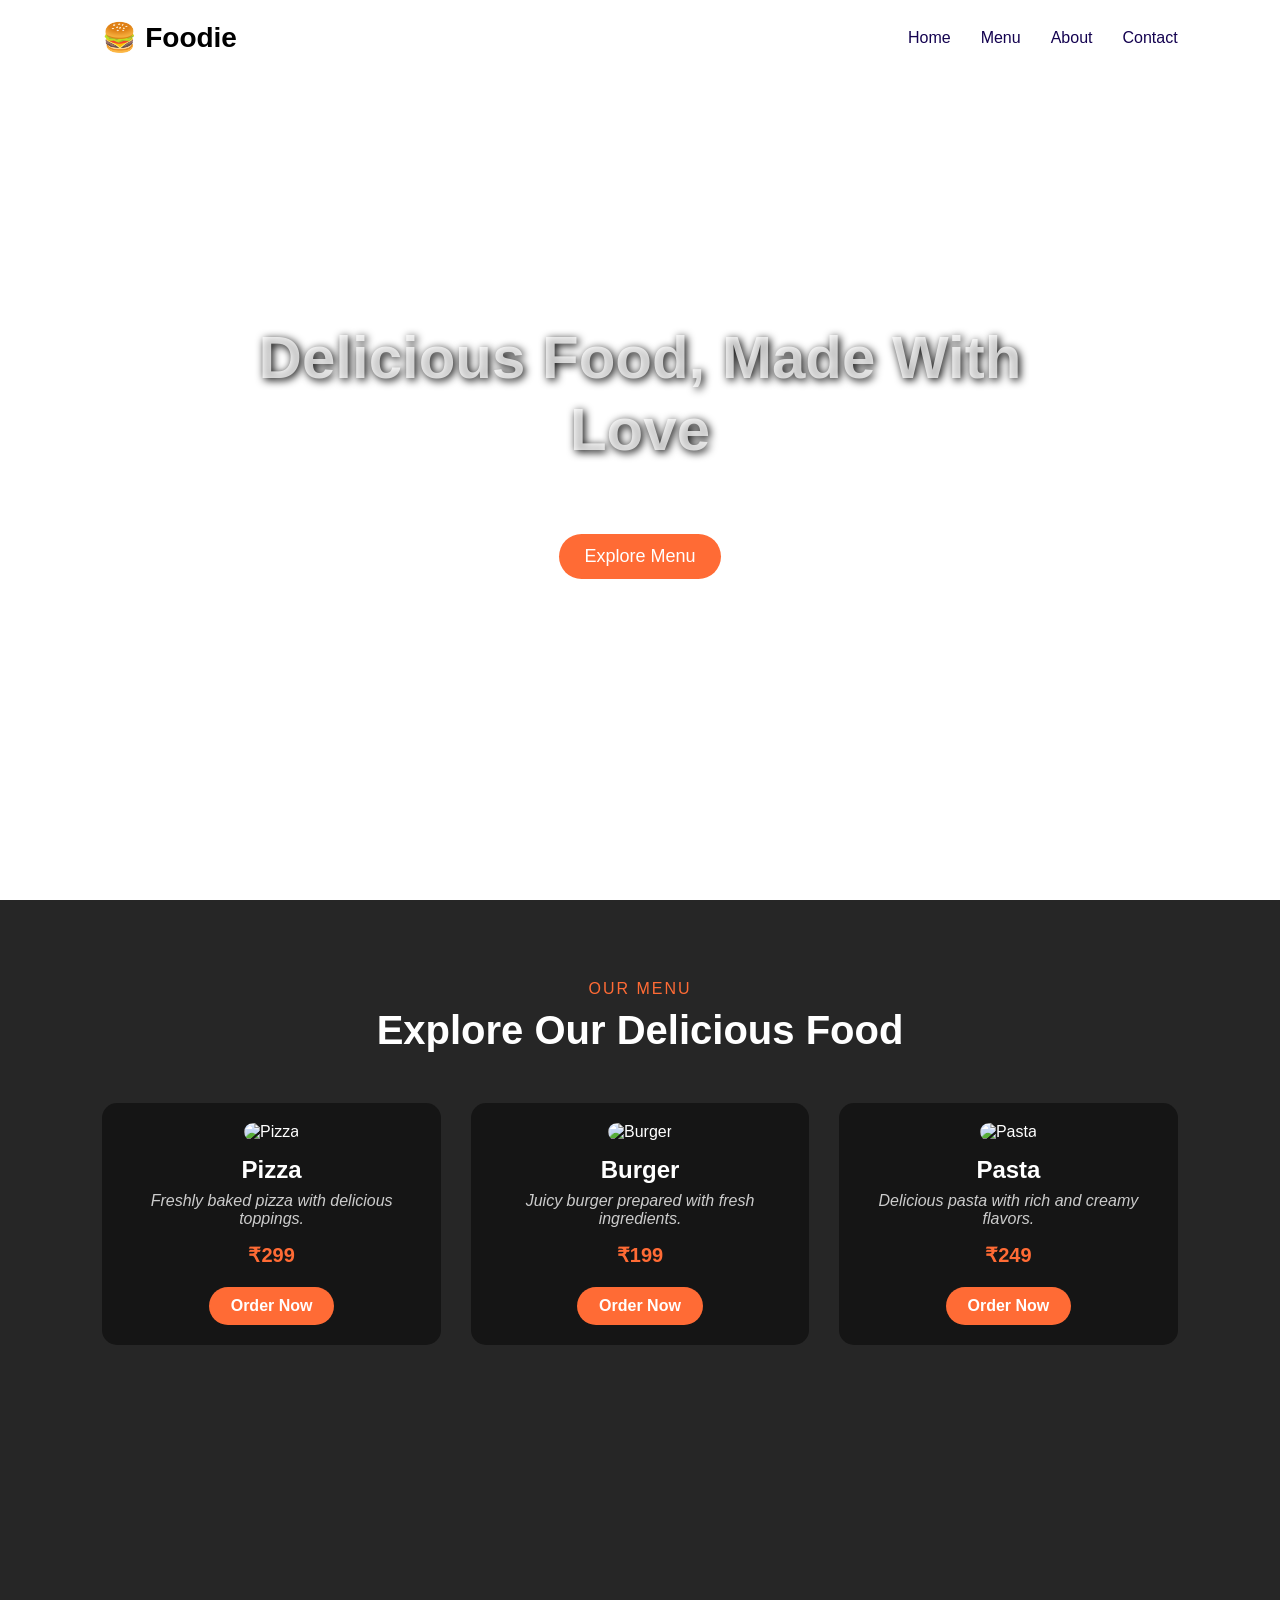
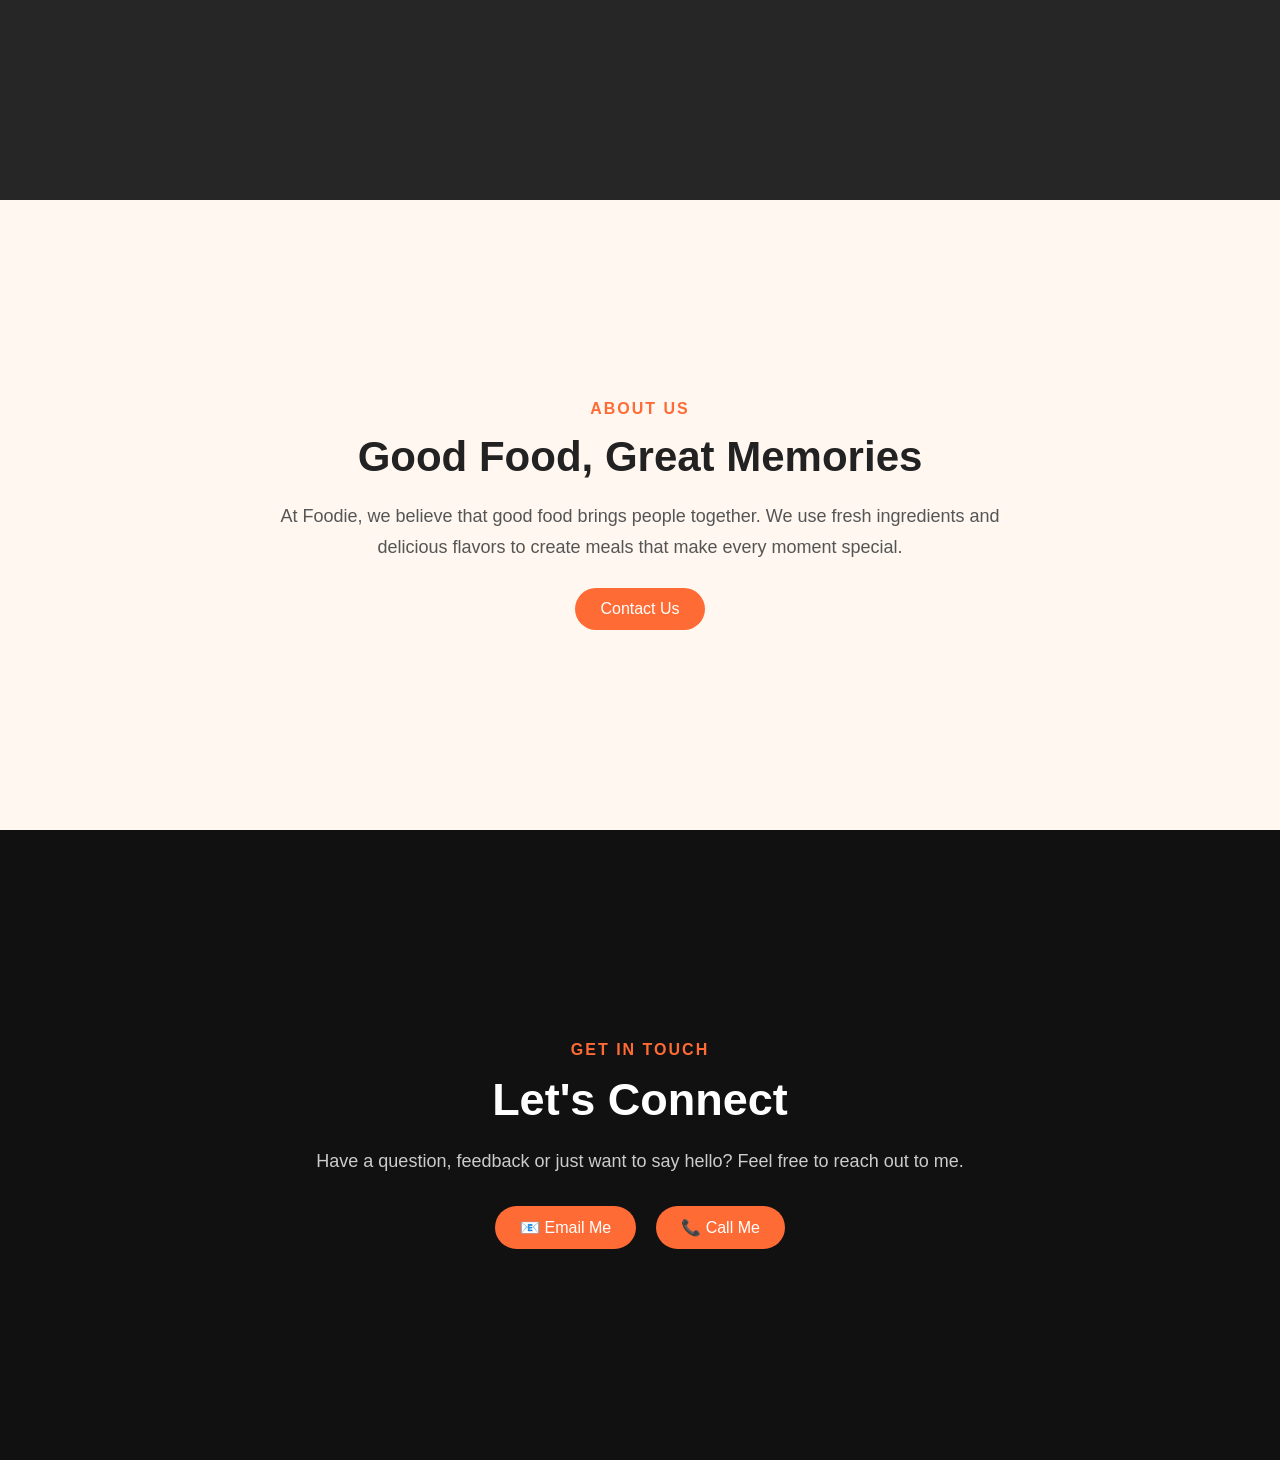
==== index.html @ a6d63e53 "Refactor index.html and link to style.css Updated the HTML structure and linked to the new styleshee" ====
<!doctype html>
<html lang="en">
  <head>
    <meta charset="UTF-8" />
    <meta name="viewport" content="width=device-width, initial-scale=1.0" />
    <title>Document</title>
    <link rel="stylesheet" href="style.css" />
  </head>
  <body>
    <section id="home" class="hero">
      <video class="background-video" autoplay muted loop>
        <source src="5897416-uhd_3840_2160_25fps.mp4" type="video/mp4" />
      </video>

      <header class="navbar">
        <div class="logo">🍔 Foodie</div>

        <nav>
          <ul>
            <li><a href="#home">Home</a></li>
            <li><a href="#menu">Menu</a></li>
            <li><a href="#about">About</a></li>
            <li><a href="#contact">Contact</a></li>
          </ul>
        </nav>
      </header>

      <div class="hero-text">
        <h1>Delicious Food, Made With Love</h1>

        <p>
          Fresh ingredients, delicious flavors and unforgettable experiences.
        </p>

        <a href="#menu" class="menu-btn">Explore Menu</a>
      </div>
    </section>
    <section id="menu" class="menu-section">
      <div class="section-title">
        <p>OUR MENU</p>
        <h2>Explore Our Delicious Food</h2>
      </div>

      <div class="menu-container">
        <div class="food-card">
          <img src="pizza.jpg" alt="Pizza" />
          <h3>Pizza</h3>
          <p>Freshly baked pizza with delicious toppings.</p>
          <span>₹299</span>
          <a href="#" class="order-btn">Order Now</a>
        </div>

        <div class="food-card">
          <img src="burger.jpg" alt="Burger" />
          <h3>Burger</h3>
          <p>Juicy burger prepared with fresh ingredients.</p>
          <span>₹199</span>
          <a href="#" class="order-btn">Order Now</a>
        </div>

        <div class="food-card">
          <img src="pasta.jpg" alt="Pasta" />
          <h3>Pasta</h3>
          <p>Delicious pasta with rich and creamy flavors.</p>
          <span>₹249</span>
          <a href="#" class="order-btn">Order Now</a>
        </div>
      </div>
    </section>
    <section id="about" class="about-section">
      <div class="about-content">
        <p class="section-subtitle">ABOUT US</p>

        <h2>Good Food, Great Memories</h2>

        <p>
          At Foodie, we believe that good food brings people together. We use
          fresh ingredients and delicious flavors to create meals that make
          every moment special.
        </p>

        <a href="#contact" class="about-btn">Contact Us</a>
      </div>
    </section>
    <section id="contact" class="contact-section">
      <div class="contact-content">
        <p class="section-subtitle">GET IN TOUCH</p>

        <h2>Let's Connect</h2>

        <p>
          Have a question, feedback or just want to say hello? Feel free to
          reach out to me.
        </p>

        <div class="contact-links">
          <a href="mailto:keerthigorentla@gmail.com"> 📧 Email Me </a>

          <a href="tel:+919008765654"> 📞 Call Me </a>
        </div>
      </div>
    </section>
  </body>
</html>
---- style.css ----
* {
  margin: 0;
  padding: 0;
  box-sizing: border-box;
}
html {
  scroll-behavior: smooth;
}
body {
  margin: 0;
  font-family: "Google Sans", Arial, sans-serif;
}
.background-video {
  position: absolute;
  top: 0;
  left: 0;

  width: 100%;
  height: 100%;

  object-fit: cover;
  z-index: 0;
}

.navbar {
  position: absolute;
  top: 0;
  left: 0;

  width: 100%;
  height: 75px;

  display: flex;
  align-items: center;
  justify-content: space-between;

  padding: 0 8%;

  z-index: 2;
}
.logo {
  font-size: 28px;
  font-weight: bold;
}

.navbar ul {
  display: flex;
  gap: 30px;
  list-style: none;
}
.navbar a {
  text-decoration: none;
  color: #140350;
  transition: 0.3s;
}

.navbar a:hover {
  color: #ab0795;
}
.hero {
  position: relative;
  min-height: 100vh;
  display: flex;
  justify-content: center;
  align-items: center;
  text-align: center;
  padding: 20px;
  overflow: hidden;
}

.hero-text {
  position: relative;
  z-index: 1;
  max-width: 800px;
}

.hero-text h1 {
  font-size: 60px;
  color: rgba(255, 255, 255, 0.727);
  line-height: 1.2;
  text-shadow: 2px 2px 8px black;
}
.hero-text p {
  font-style: italic;
  font-weight: 300;
  color: white;
  font-size: 20px;
  margin-top: 20px;
}
.short-description {
  color: white;
  font-size: 18px;
  margin-top: 20px;
}
.menu-btn {
  display: inline-block;
  margin-top: 25px;
  padding: 12px 25px;

  background: #ff6b35;
  color: white;

  text-decoration: none;
  border-radius: 25px;

  font-size: 18px;
  transition: 0.3s;
}

.menu-btn:hover {
  background: #ad3509;
  transform: translateY(-3px);
}
.menu-section {
  min-height: 100vh;
  padding: 80px 8%;
  background: rgba(0, 0, 0, 0.85);
  color: white;
}

.section-title {
  text-align: center;
  margin-bottom: 50px;
}

.section-title p {
  color: #ff6b35;
  font-size: 16px;
  letter-spacing: 2px;
}

.section-title h2 {
  font-size: 40px;
  margin-top: 10px;
}

.menu-container {
  display: grid;
  grid-template-columns: repeat(3, 1fr);
  gap: 30px;
}

.food-card {
  background: #151515;
  padding: 20px;
  border-radius: 15px;
  text-align: center;
  transition: 0.3s;
}

.food-card:hover {
  transform: translateY(-8px);
}

.food-card img {
  width: 100%;
  height: 220px;
  object-fit: cover;
  border-radius: 12px;
}

.food-card h3 {
  font-size: 24px;
  margin: 15px 0 8px;
}

.food-card p {
  color: #ccc;
  font-style: italic;
}

.food-card span {
  display: block;
  margin-top: 15px;
  font-size: 20px;
  font-weight: bold;
  color: #ff6b35;
}
.order-btn {
  display: inline-block;
  margin-top: 20px;
  padding: 10px 22px;
  background: #ff6b35;
  color: white;
  text-decoration: none;
  border-radius: 25px;
  font-size: 16px;
  font-weight: bold;
  transition: 0.3s;
}

.order-btn:hover {
  background: #ad3509;
  transform: translateY(-3px);
}
.about-section {
  min-height: 70vh;
  padding: 100px 10%;

  display: flex;
  justify-content: center;
  align-items: center;

  background: #fff7f0;
  color: #222;
}

.about-content {
  max-width: 750px;
  text-align: center;
}

.section-subtitle {
  color: #ff6b35;
  font-size: 16px;
  font-weight: bold;
  letter-spacing: 2px;
}

.about-content h2 {
  font-size: 42px;
  margin: 15px 0 20px;
}

.about-content > p:not(.section-subtitle) {
  color: #555;
  font-size: 18px;
  line-height: 1.7;
}

.about-btn {
  display: inline-block;
  margin-top: 25px;
  padding: 12px 25px;

  background: #ff6b35;
  color: white;

  text-decoration: none;
  border-radius: 25px;

  transition: 0.3s;
}

.about-btn:hover {
  background: #ad3509;
  transform: translateY(-3px);
}
.contact-section {
  min-height: 70vh;
  padding: 100px 10%;

  display: flex;
  justify-content: center;
  align-items: center;

  background: #111;
  color: white;

  text-align: center;
}

.contact-content {
  max-width: 700px;
}

.contact-content h2 {
  font-size: 45px;
  margin: 15px 0 20px;
}

.contact-content > p:not(.section-subtitle) {
  color: #ccc;
  font-size: 18px;
  line-height: 1.7;
}

.contact-links {
  display: flex;
  justify-content: center;
  gap: 20px;
  margin-top: 30px;
}

.contact-links a {
  padding: 12px 25px;

  background: #ff6b35;
  color: white;

  text-decoration: none;
  border-radius: 25px;

  transition: 0.3s;
}

.contact-links a:hover {
  background: #ad3509;
  transform: translateY(-3px);
}
@media (max-width: 768px) {
  .navbar {
    padding: 0 5%;
  }

  .navbar ul {
    gap: 10px;
  }

  .hero-text h1 {
    font-size: 40px;
  }

  .menu-container {
    grid-template-columns: 1fr;
  }

  .contact-links {
    flex-direction: column;
    align-items: center;
  }
}
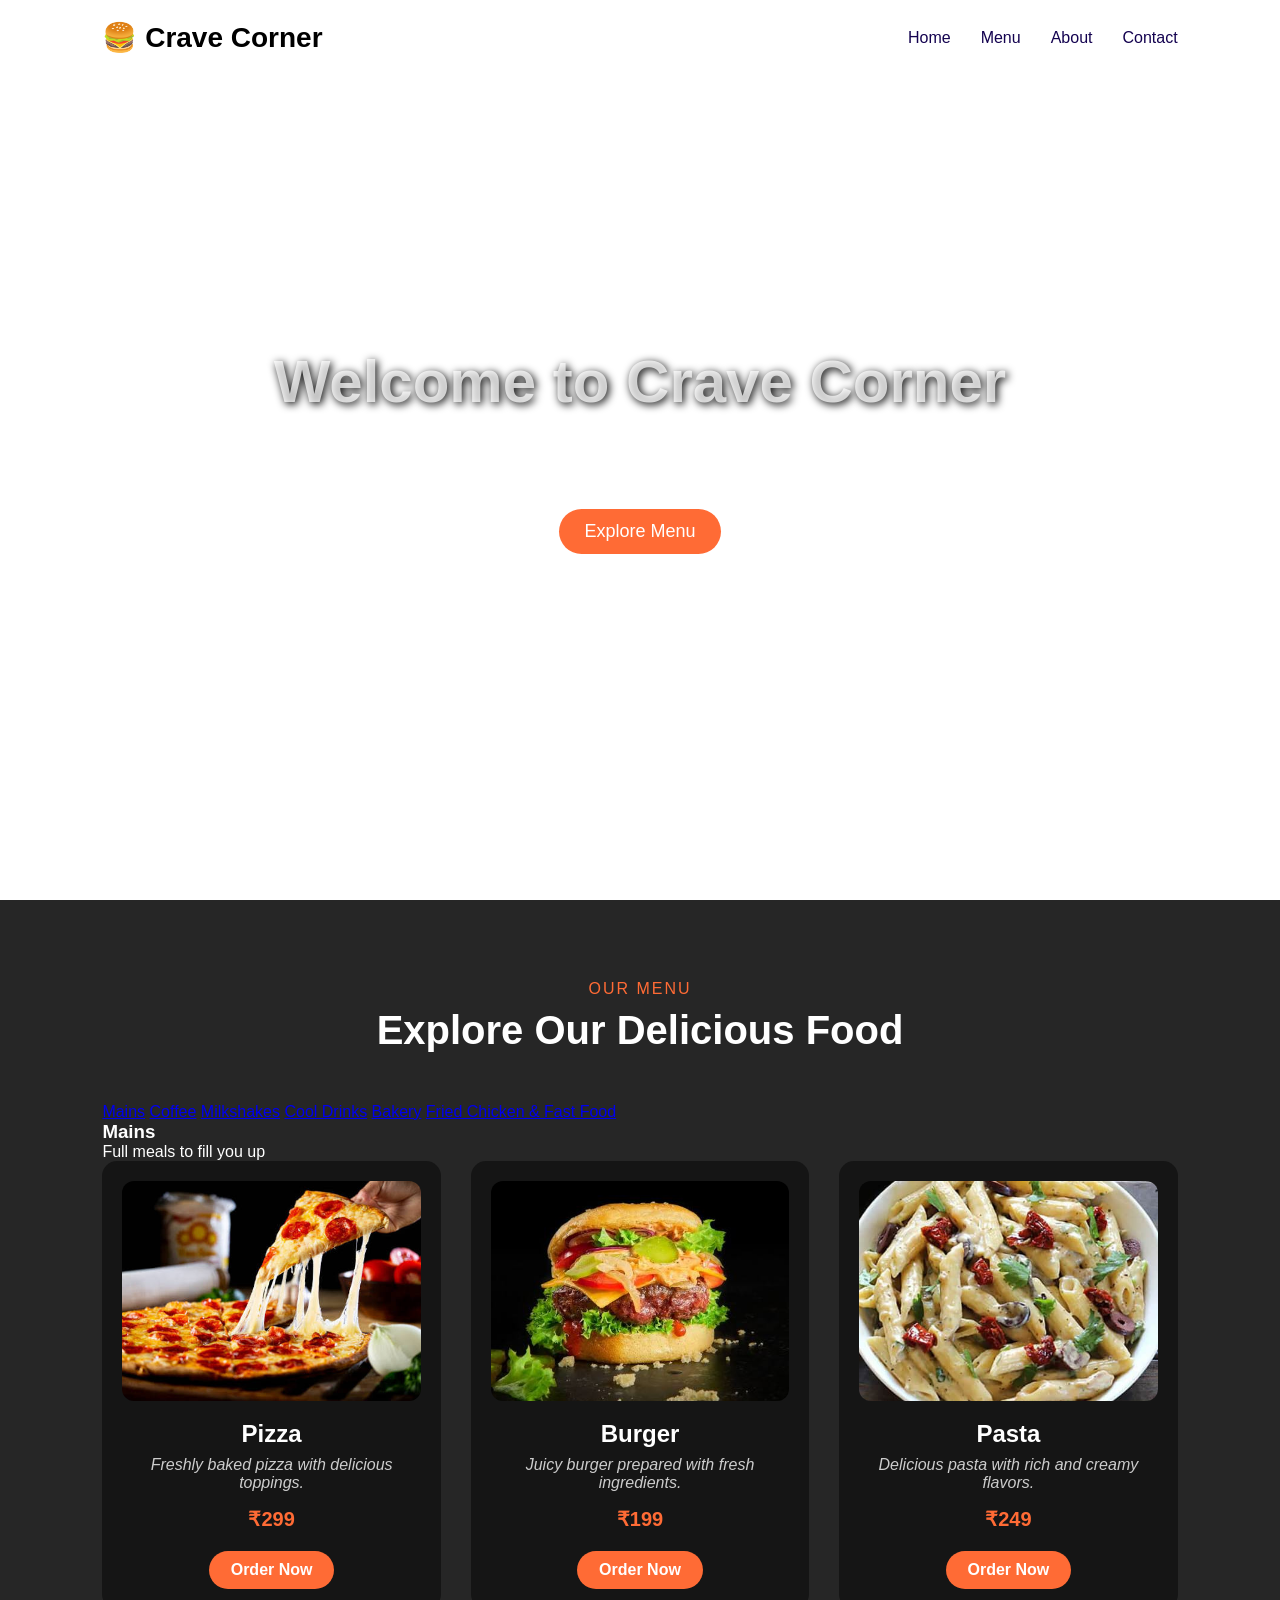
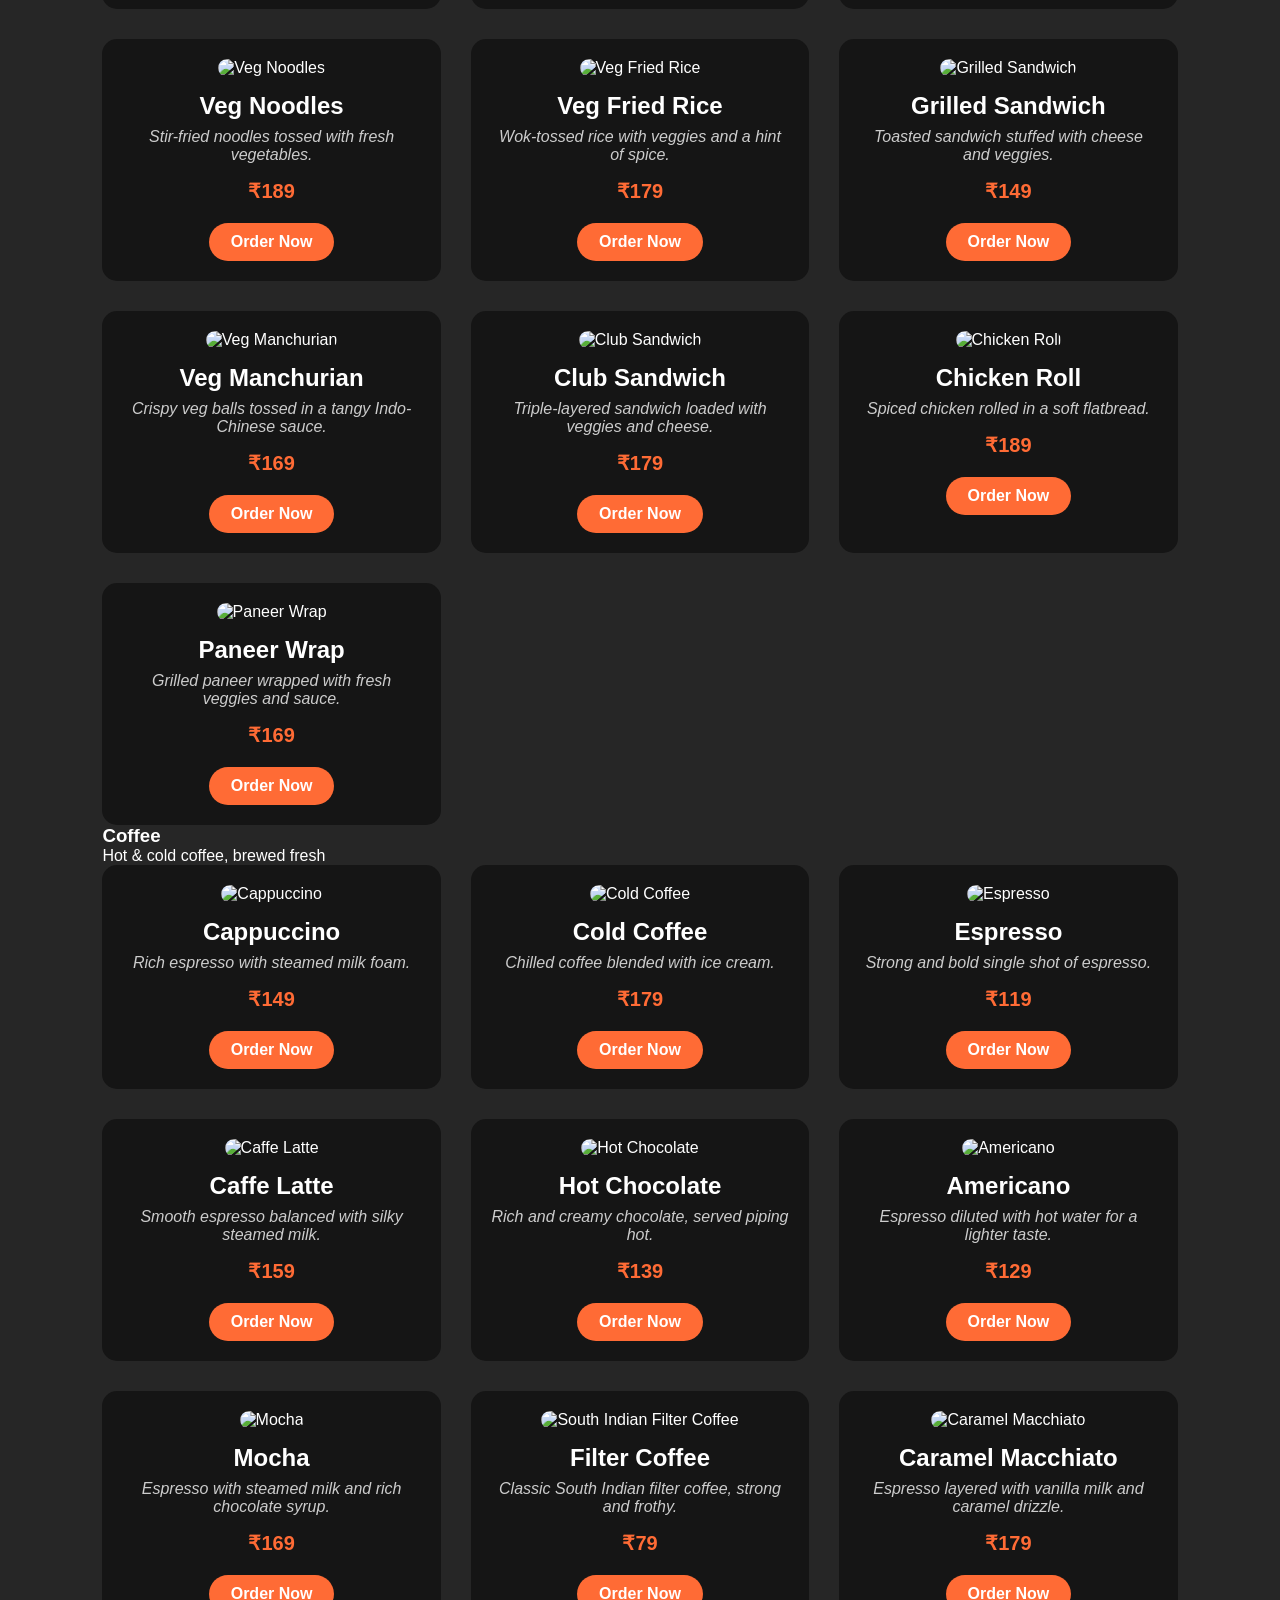
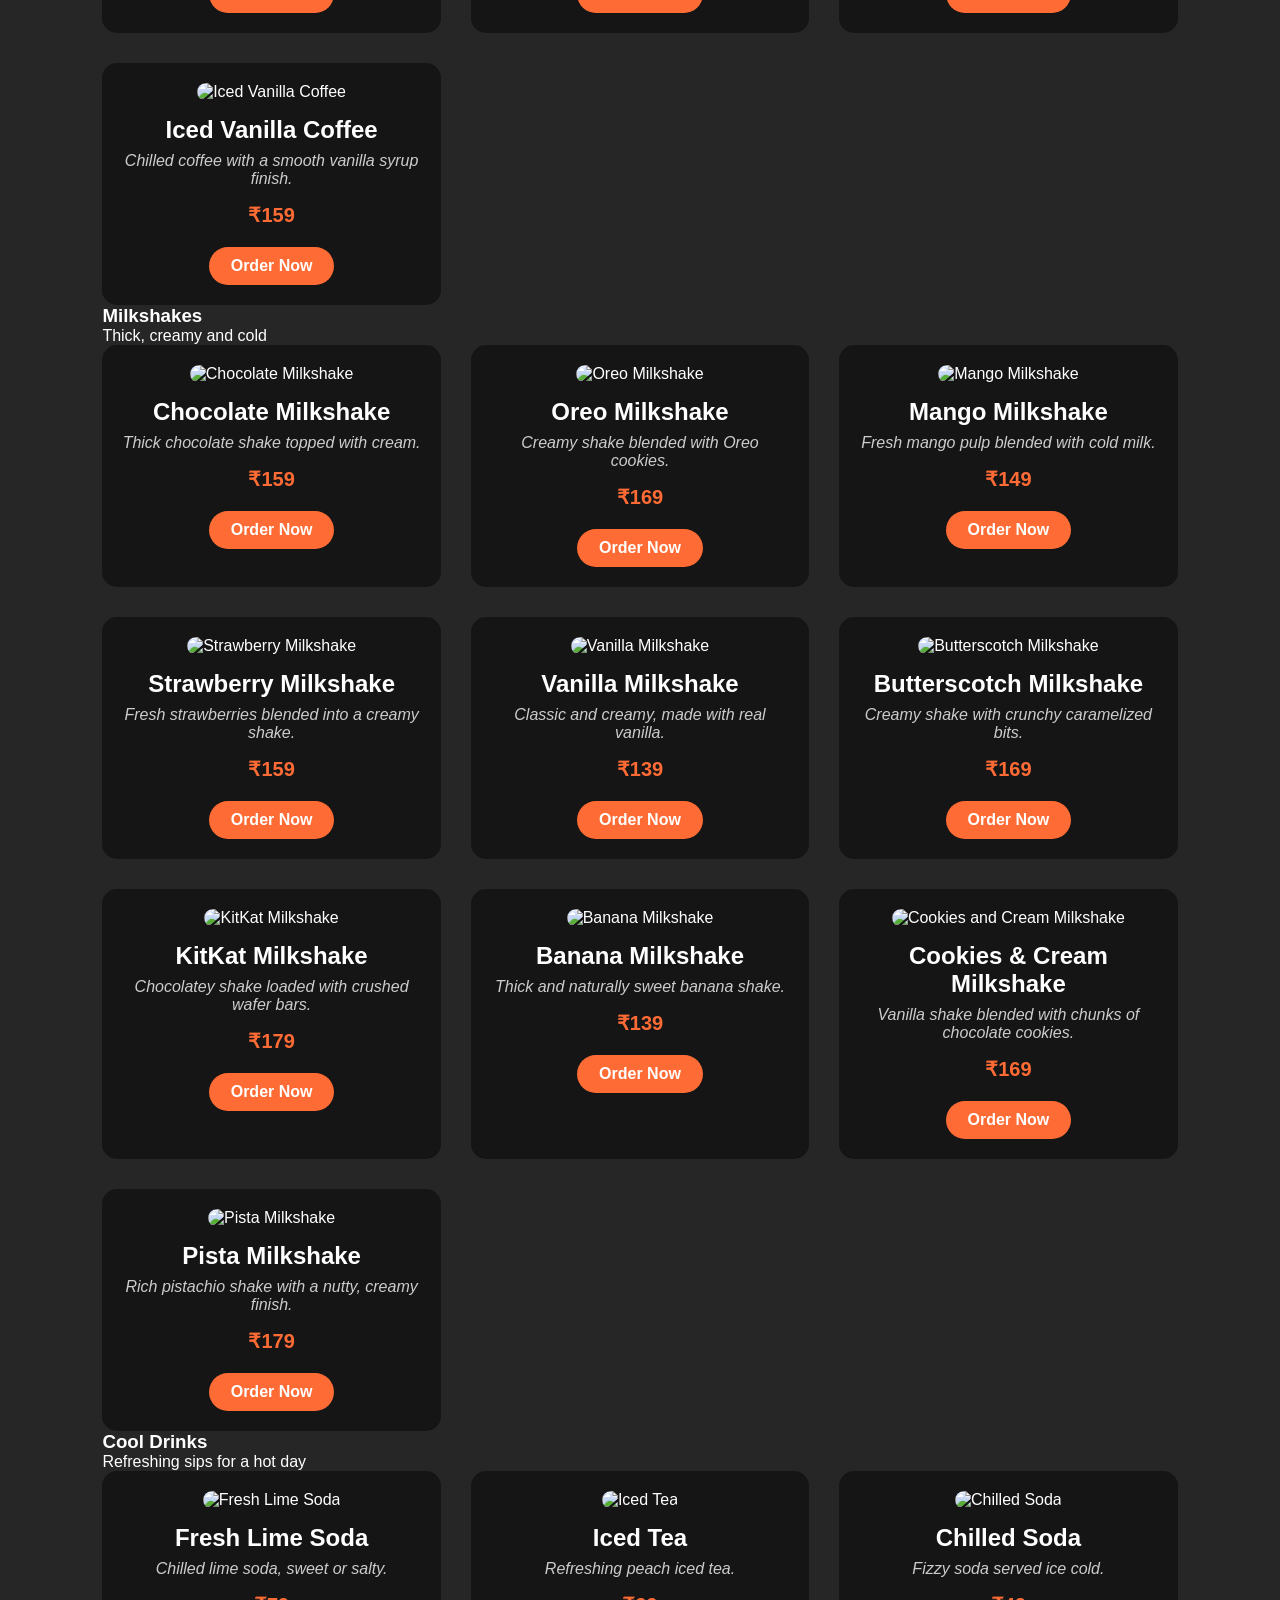
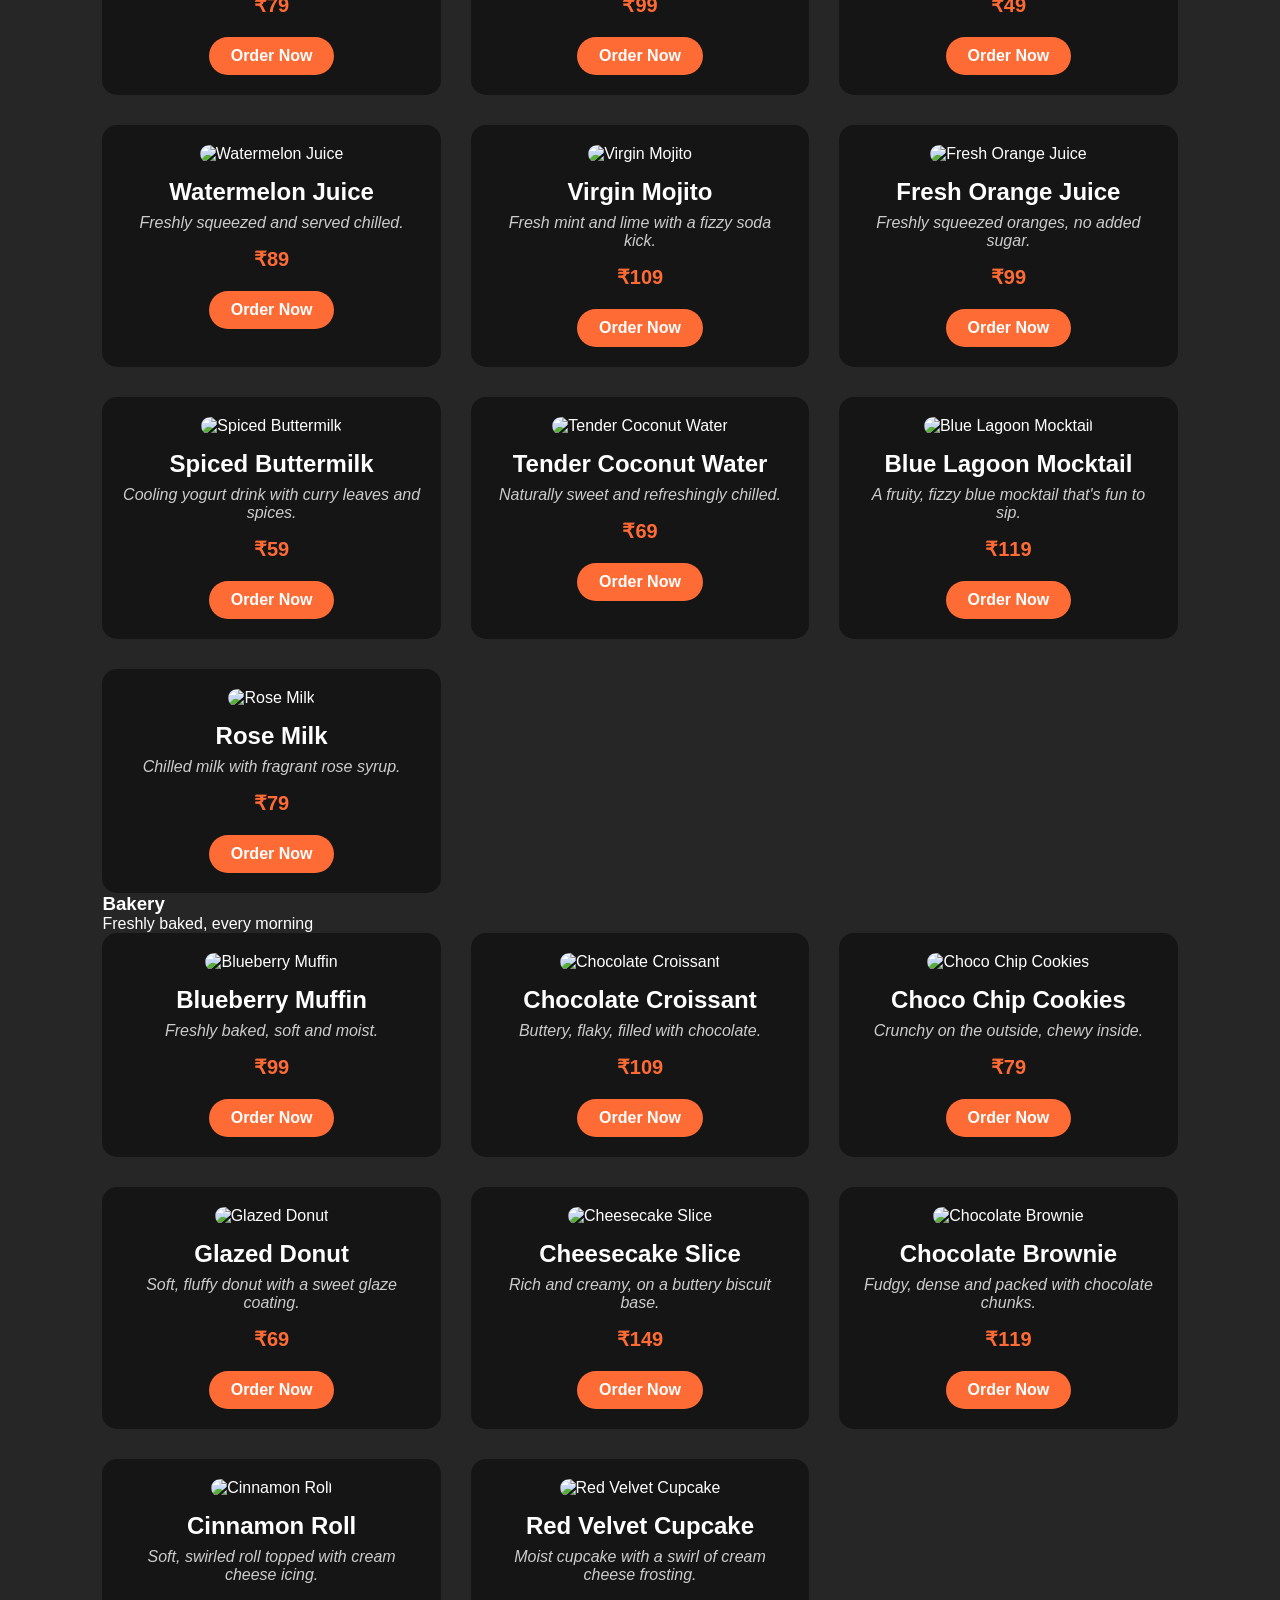
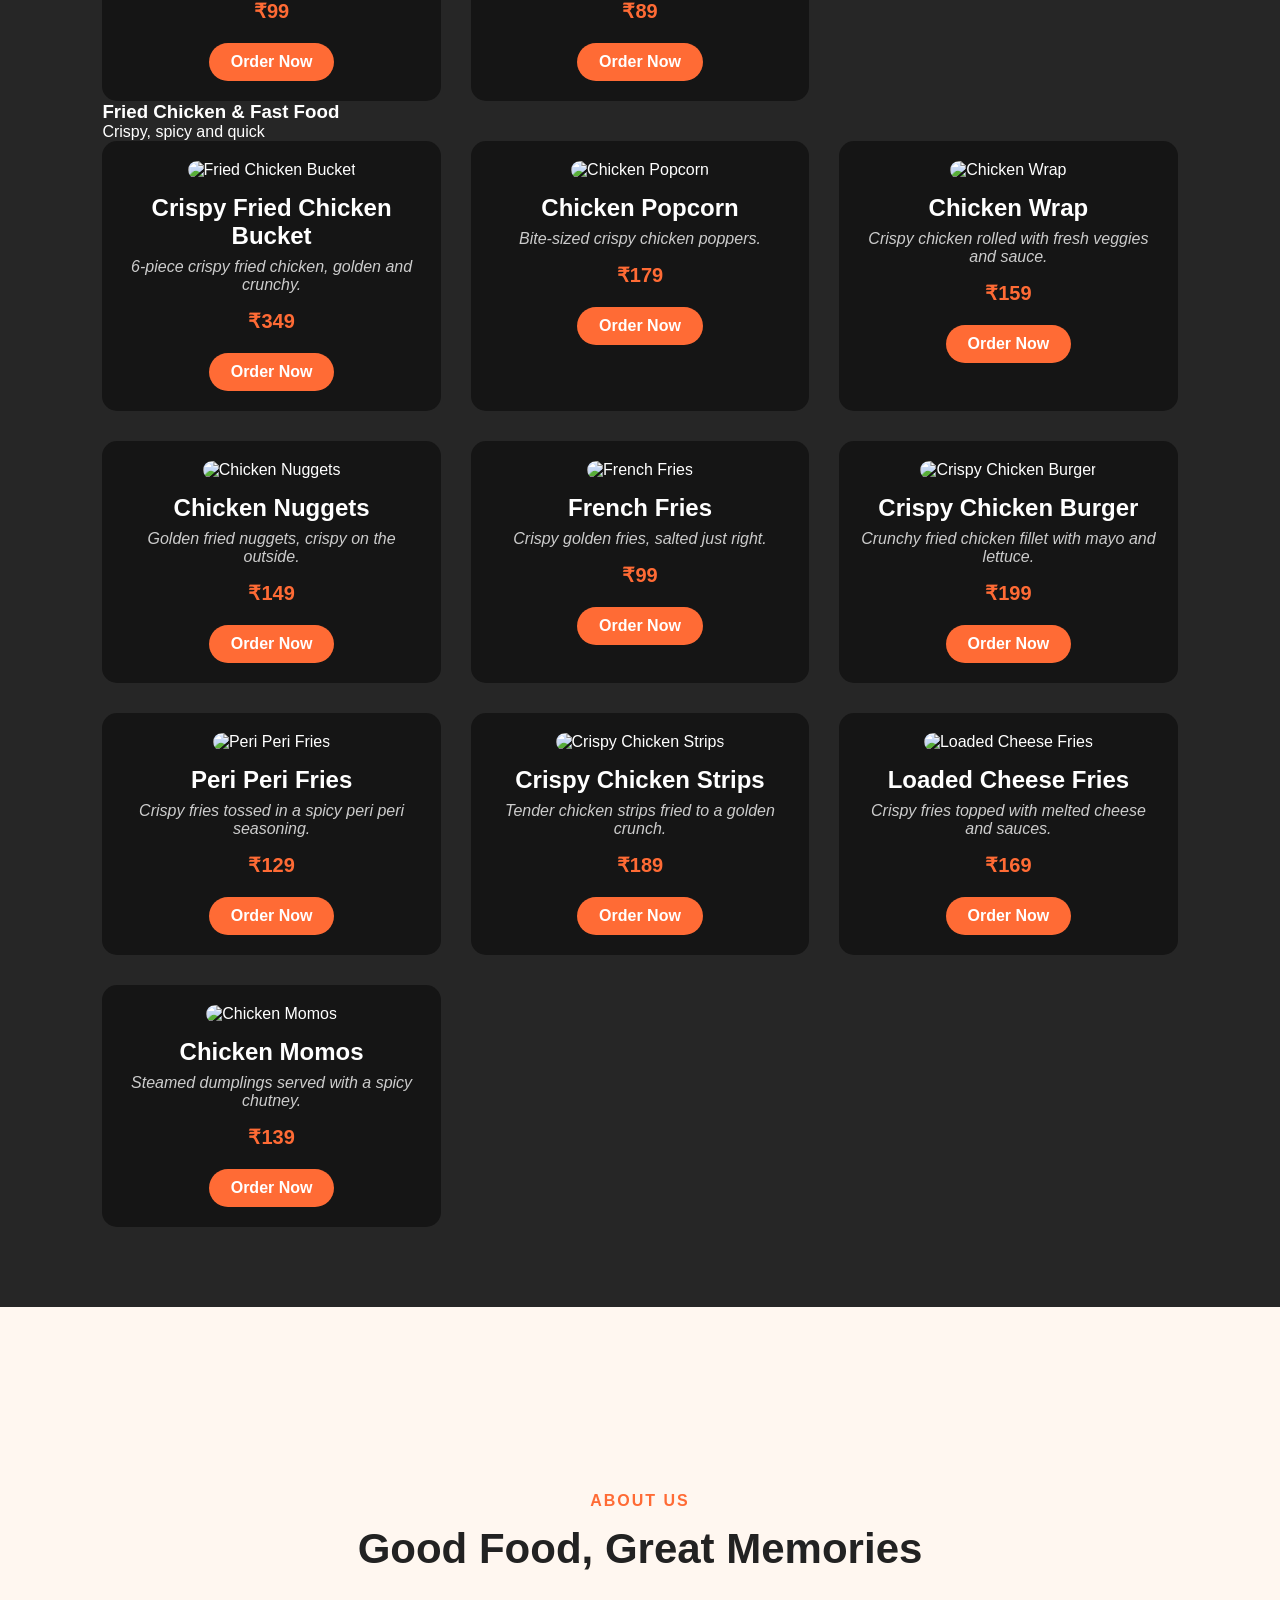
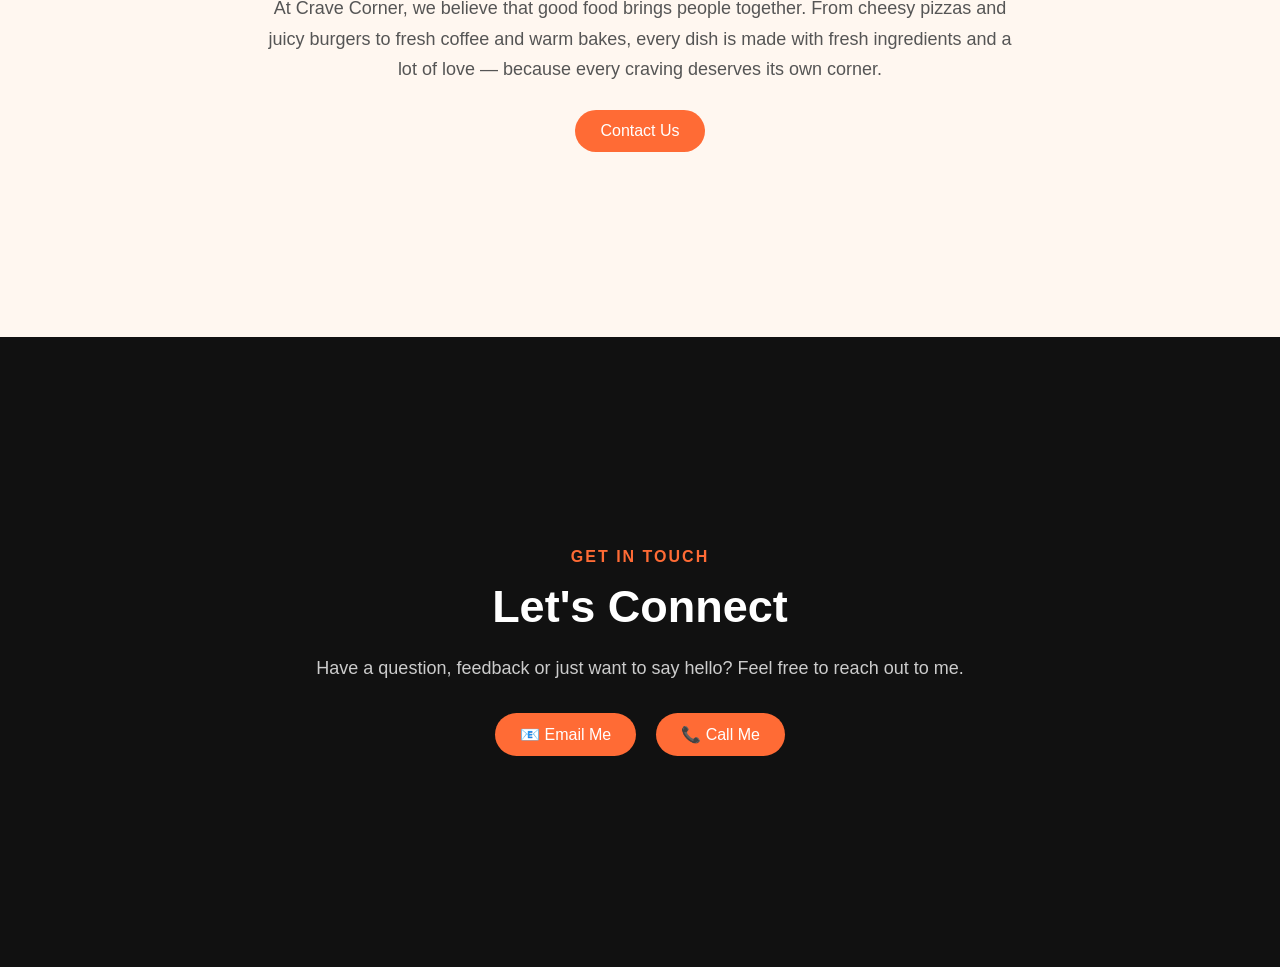
==== commit 1348c544: "Update fmt.Println message from 'Hello' to 'Goodbye'" ====
--- a/index.html
+++ b/index.html
@@ -3,70 +3,997 @@
   <head>
     <meta charset="UTF-8" />
     <meta name="viewport" content="width=device-width, initial-scale=1.0" />
-    <title>Document</title>
-    <link rel="stylesheet" href="style.css" />
+
+    <title>Crave Corner</title>
+
+    <link rel="stylesheet" href="foodie.css" />
   </head>
+
   <body>
+    <!-- ==================== HOME ==================== -->
+
     <section id="home" class="hero">
-      <video class="background-video" autoplay muted loop>
-        <source src="5897416-uhd_3840_2160_25fps.mp4" type="video/mp4" />
+      <video class="background-video" autoplay muted loop playsinline>
+        <source src="./5897416-uhd_3840_2160_25fps.mp4" type="video/mp4" />
       </video>
 
+      <div class="video-overlay"></div>
+
+      <!-- Navbar -->
+
       <header class="navbar">
-        <div class="logo">🍔 Foodie</div>
+        <div class="logo">🍔 Crave Corner</div>
 
         <nav>
           <ul>
-            <li><a href="#home">Home</a></li>
-            <li><a href="#menu">Menu</a></li>
-            <li><a href="#about">About</a></li>
-            <li><a href="#contact">Contact</a></li>
+            <li>
+              <a href="#home">Home</a>
+            </li>
+
+            <li>
+              <a href="#menu">Menu</a>
+            </li>
+
+            <li>
+              <a href="#about">About</a>
+            </li>
+
+            <li>
+              <a href="#contact">Contact</a>
+            </li>
           </ul>
         </nav>
       </header>
 
+      <!-- Hero Content -->
+
       <div class="hero-text">
-        <h1>Delicious Food, Made With Love</h1>
+        <h1>Welcome to Crave Corner</h1>
 
         <p>
-          Fresh ingredients, delicious flavors and unforgettable experiences.
+          Where every craving finds its corner — fresh ingredients, bold flavors
+          and unforgettable meals.
         </p>
 
-        <a href="#menu" class="menu-btn">Explore Menu</a>
+        <a href="#menu" class="menu-btn"> Explore Menu </a>
       </div>
     </section>
+
+    <!-- ==================== MENU ==================== -->
+
     <section id="menu" class="menu-section">
       <div class="section-title">
         <p>OUR MENU</p>
+
         <h2>Explore Our Delicious Food</h2>
       </div>
 
-      <div class="menu-container">
-        <div class="food-card">
-          <img src="pizza.jpg" alt="Pizza" />
-          <h3>Pizza</h3>
-          <p>Freshly baked pizza with delicious toppings.</p>
-          <span>₹299</span>
-          <a href="#" class="order-btn">Order Now</a>
-        </div>
-
-        <div class="food-card">
-          <img src="burger.jpg" alt="Burger" />
-          <h3>Burger</h3>
-          <p>Juicy burger prepared with fresh ingredients.</p>
-          <span>₹199</span>
-          <a href="#" class="order-btn">Order Now</a>
-        </div>
-
-        <div class="food-card">
-          <img src="pasta.jpg" alt="Pasta" />
-          <h3>Pasta</h3>
-          <p>Delicious pasta with rich and creamy flavors.</p>
-          <span>₹249</span>
-          <a href="#" class="order-btn">Order Now</a>
+      <!-- Category Navigation -->
+
+      <div class="category-tabs">
+        <a href="#mains">Mains</a>
+
+        <a href="#coffee">Coffee</a>
+
+        <a href="#milkshakes">Milkshakes</a>
+
+        <a href="#cool-drinks">Cool Drinks</a>
+
+        <a href="#bakery">Bakery</a>
+
+        <a href="#fried-chicken"> Fried Chicken &amp; Fast Food </a>
+      </div>
+
+      <!-- ==================== MAINS ==================== -->
+
+      <div id="mains" class="menu-category">
+        <div class="category-heading">
+          <h3>Mains</h3>
+
+          <span> Full meals to fill you up </span>
+        </div>
+
+        <div class="menu-container">
+          <!-- Pizza -->
+
+          <div class="food-card">
+            <img src="./pizza.jpg" alt="Pizza" />
+
+            <h3>Pizza</h3>
+
+            <p>Freshly baked pizza with delicious toppings.</p>
+
+            <span>₹299</span>
+
+            <a href="#" class="order-btn"> Order Now </a>
+          </div>
+
+          <!-- Burger -->
+
+          <div class="food-card">
+            <img src="./burger.jpg" alt="Burger" />
+
+            <h3>Burger</h3>
+
+            <p>Juicy burger prepared with fresh ingredients.</p>
+
+            <span>₹199</span>
+
+            <a href="#" class="order-btn"> Order Now </a>
+          </div>
+
+          <!-- Pasta -->
+
+          <div class="food-card">
+            <img src="./pasta.jpg" alt="Pasta" />
+
+            <h3>Pasta</h3>
+
+            <p>Delicious pasta with rich and creamy flavors.</p>
+
+            <span>₹249</span>
+
+            <a href="#" class="order-btn"> Order Now </a>
+          </div>
+
+          <!-- Veg Noodles -->
+
+          <div class="food-card">
+            <img
+              src="./pexels-kunal-lakhotia-781256899-28674525.jpg"
+              alt="Veg Noodles"
+            />
+
+            <h3>Veg Noodles</h3>
+
+            <p>Stir-fried noodles tossed with fresh vegetables.</p>
+
+            <span>₹189</span>
+
+            <a href="#" class="order-btn"> Order Now </a>
+          </div>
+
+          <!-- Fried Rice -->
+
+          <div class="food-card">
+            <img src="./pexels-meguchi-343871.jpg" alt="Veg Fried Rice" />
+
+            <h3>Veg Fried Rice</h3>
+
+            <p>Wok-tossed rice with veggies and a hint of spice.</p>
+
+            <span>₹179</span>
+
+            <a href="#" class="order-btn"> Order Now </a>
+          </div>
+
+          <!-- Grilled Sandwich -->
+
+          <div class="food-card">
+            <img
+              src="./pexels-jonathanborba-2983102.jpg"
+              alt="Grilled Sandwich"
+            />
+
+            <h3>Grilled Sandwich</h3>
+
+            <p>Toasted sandwich stuffed with cheese and veggies.</p>
+
+            <span>₹149</span>
+
+            <a href="#" class="order-btn"> Order Now </a>
+          </div>
+
+          <!-- Veg Manchurian -->
+
+          <div class="food-card">
+            <img
+              src="./pexels-roman-odintsov-5339083.jpg"
+              alt="Veg Manchurian"
+            />
+
+            <h3>Veg Manchurian</h3>
+
+            <p>Crispy veg balls tossed in a tangy Indo-Chinese sauce.</p>
+
+            <span>₹169</span>
+
+            <a href="#" class="order-btn"> Order Now </a>
+          </div>
+
+          <!-- Club Sandwich -->
+
+          <div class="food-card">
+            <img
+              src="./pexels-franco-monsalvo-252430633-18020344.jpg"
+              alt="Club Sandwich"
+            />
+
+            <h3>Club Sandwich</h3>
+
+            <p>Triple-layered sandwich loaded with veggies and cheese.</p>
+
+            <span>₹179</span>
+
+            <a href="#" class="order-btn"> Order Now </a>
+          </div>
+
+          <!-- Chicken Roll -->
+
+          <div class="food-card">
+            <img src="./pexels-shootsaga-33430554.jpg" alt="Chicken Roll" />
+
+            <h3>Chicken Roll</h3>
+
+            <p>Spiced chicken rolled in a soft flatbread.</p>
+
+            <span>₹189</span>
+
+            <a href="#" class="order-btn"> Order Now </a>
+          </div>
+
+          <!-- Paneer Wrap -->
+
+          <div class="food-card">
+            <img
+              src="./pexels-karina-ustiuzhanina-313369745-13778563.jpg"
+              alt="Paneer Wrap"
+            />
+
+            <h3>Paneer Wrap</h3>
+
+            <p>Grilled paneer wrapped with fresh veggies and sauce.</p>
+
+            <span>₹169</span>
+
+            <a href="#" class="order-btn"> Order Now </a>
+          </div>
+        </div>
+      </div>
+
+      <!-- ==================== COFFEE ==================== -->
+
+      <div id="coffee" class="menu-category">
+        <div class="category-heading">
+          <h3>Coffee</h3>
+
+          <span> Hot &amp; cold coffee, brewed fresh </span>
+        </div>
+
+        <div class="menu-container">
+          <div class="food-card">
+            <img
+              src="./pexels-magda-ehlers-pexels-31139336.jpg"
+              alt="Cappuccino"
+            />
+
+            <h3>Cappuccino</h3>
+
+            <p>Rich espresso with steamed milk foam.</p>
+
+            <span>₹149</span>
+
+            <a href="#" class="order-btn"> Order Now </a>
+          </div>
+
+          <div class="food-card">
+            <img
+              src="./pexels-pushkar-kumar-32881714-34541593.jpg"
+              alt="Cold Coffee"
+            />
+
+            <h3>Cold Coffee</h3>
+
+            <p>Chilled coffee blended with ice cream.</p>
+
+            <span>₹179</span>
+
+            <a href="#" class="order-btn"> Order Now </a>
+          </div>
+
+          <div class="food-card">
+            <img
+              src="./pexels-marta-dzedyshko-1042863-2067432.jpg"
+              alt="Espresso"
+            />
+
+            <h3>Espresso</h3>
+
+            <p>Strong and bold single shot of espresso.</p>
+
+            <span>₹119</span>
+
+            <a href="#" class="order-btn"> Order Now </a>
+          </div>
+
+          <div class="food-card">
+            <img
+              src="./pexels-medi-balazi-78269-244407.jpg"
+              alt="Caffe Latte"
+            />
+
+            <h3>Caffe Latte</h3>
+
+            <p>Smooth espresso balanced with silky steamed milk.</p>
+
+            <span>₹159</span>
+
+            <a href="#" class="order-btn"> Order Now </a>
+          </div>
+
+          <div class="food-card">
+            <img src="./pexels-helloaesthe-15569296.jpg" alt="Hot Chocolate" />
+
+            <h3>Hot Chocolate</h3>
+
+            <p>Rich and creamy chocolate, served piping hot.</p>
+
+            <span>₹139</span>
+
+            <a href="#" class="order-btn"> Order Now </a>
+          </div>
+
+          <div class="food-card">
+            <img src="./pexels-peterdanthy-33975489.jpg" alt="Americano" />
+
+            <h3>Americano</h3>
+
+            <p>Espresso diluted with hot water for a lighter taste.</p>
+
+            <span>₹129</span>
+
+            <a href="#" class="order-btn"> Order Now </a>
+          </div>
+
+          <div class="food-card">
+            <img
+              src="./pexels-leonardo-aquino-246345118-27666788.jpg"
+              alt="Mocha"
+            />
+
+            <h3>Mocha</h3>
+
+            <p>Espresso with steamed milk and rich chocolate syrup.</p>
+
+            <span>₹169</span>
+
+            <a href="#" class="order-btn"> Order Now </a>
+          </div>
+
+          <div class="food-card">
+            <img
+              src="./pexels-ubeydulah-besir-koroglu-2155166096-35819401.jpg"
+              alt="South Indian Filter Coffee"
+            />
+
+            <h3>Filter Coffee</h3>
+
+            <p>Classic South Indian filter coffee, strong and frothy.</p>
+
+            <span>₹79</span>
+
+            <a href="#" class="order-btn"> Order Now </a>
+          </div>
+
+          <div class="food-card">
+            <img
+              src="./pexels-bentonphotocinema-15086185.jpg"
+              alt="Caramel Macchiato"
+            />
+
+            <h3>Caramel Macchiato</h3>
+
+            <p>Espresso layered with vanilla milk and caramel drizzle.</p>
+
+            <span>₹179</span>
+
+            <a href="#" class="order-btn"> Order Now </a>
+          </div>
+
+          <div class="food-card">
+            <img
+              src="./pexels-nguy-n-ti-n-th-nh-2150376175-32823311.jpg"
+              alt="Iced Vanilla Coffee"
+            />
+
+            <h3>Iced Vanilla Coffee</h3>
+
+            <p>Chilled coffee with a smooth vanilla syrup finish.</p>
+
+            <span>₹159</span>
+
+            <a href="#" class="order-btn"> Order Now </a>
+          </div>
+        </div>
+      </div>
+
+      <!-- ==================== MILKSHAKES ==================== -->
+
+      <div id="milkshakes" class="menu-category">
+        <div class="category-heading">
+          <h3>Milkshakes</h3>
+
+          <span> Thick, creamy and cold </span>
+        </div>
+
+        <div class="menu-container">
+          <div class="food-card">
+            <img
+              src="./pexels-abolfazl-zarghami-465901605-17942953.jpg"
+              alt="Chocolate Milkshake"
+            />
+
+            <h3>Chocolate Milkshake</h3>
+
+            <p>Thick chocolate shake topped with cream.</p>
+
+            <span>₹159</span>
+
+            <a href="#" class="order-btn"> Order Now </a>
+          </div>
+
+          <div class="food-card">
+            <img src="./pexels-farhad-8743859.jpg" alt="Oreo Milkshake" />
+
+            <h3>Oreo Milkshake</h3>
+
+            <p>Creamy shake blended with Oreo cookies.</p>
+
+            <span>₹169</span>
+
+            <a href="#" class="order-btn"> Order Now </a>
+          </div>
+
+          <div class="food-card">
+            <img
+              src="./pexels-goksun-baris-gokalp-2158208031-35225807.jpg"
+              alt="Mango Milkshake"
+            />
+
+            <h3>Mango Milkshake</h3>
+
+            <p>Fresh mango pulp blended with cold milk.</p>
+
+            <span>₹149</span>
+
+            <a href="#" class="order-btn"> Order Now </a>
+          </div>
+
+          <div class="food-card">
+            <img
+              src="./pexels-i-brahim-hakki-ucman-174353-3342301.jpg"
+              alt="Strawberry Milkshake"
+            />
+
+            <h3>Strawberry Milkshake</h3>
+
+            <p>Fresh strawberries blended into a creamy shake.</p>
+
+            <span>₹159</span>
+
+            <a href="#" class="order-btn"> Order Now </a>
+          </div>
+
+          <div class="food-card">
+            <img src="./pexels-alleksana-6463661.jpg" alt="Vanilla Milkshake" />
+
+            <h3>Vanilla Milkshake</h3>
+
+            <p>Classic and creamy, made with real vanilla.</p>
+
+            <span>₹139</span>
+
+            <a href="#" class="order-btn"> Order Now </a>
+          </div>
+
+          <div class="food-card">
+            <img
+              src="./pexels-kpaukshtite-1146758.jpg"
+              alt="Butterscotch Milkshake"
+            />
+
+            <h3>Butterscotch Milkshake</h3>
+
+            <p>Creamy shake with crunchy caramelized bits.</p>
+
+            <span>₹169</span>
+
+            <a href="#" class="order-btn"> Order Now </a>
+          </div>
+
+          <div class="food-card">
+            <img
+              src="./pexels-lorena-martinez-1218850-11381485.jpg"
+              alt="KitKat Milkshake"
+            />
+
+            <h3>KitKat Milkshake</h3>
+
+            <p>Chocolatey shake loaded with crushed wafer bars.</p>
+
+            <span>₹179</span>
+
+            <a href="#" class="order-btn"> Order Now </a>
+          </div>
+
+          <div class="food-card">
+            <img
+              src="./pexels-minchephoto-7491906.jpg"
+              alt="Banana Milkshake"
+            />
+
+            <h3>Banana Milkshake</h3>
+
+            <p>Thick and naturally sweet banana shake.</p>
+
+            <span>₹139</span>
+
+            <a href="#" class="order-btn"> Order Now </a>
+          </div>
+
+          <div class="food-card">
+            <img
+              src="./pexels-alleksana-6463661.jpg"
+              alt="Cookies and Cream Milkshake"
+            />
+
+            <h3>Cookies &amp; Cream Milkshake</h3>
+
+            <p>Vanilla shake blended with chunks of chocolate cookies.</p>
+
+            <span>₹169</span>
+
+            <a href="#" class="order-btn"> Order Now </a>
+          </div>
+
+          <div class="food-card">
+            <img src="./pexels-jdgromov-7091588.jpg" alt="Pista Milkshake" />
+
+            <h3>Pista Milkshake</h3>
+
+            <p>Rich pistachio shake with a nutty, creamy finish.</p>
+
+            <span>₹179</span>
+
+            <a href="#" class="order-btn"> Order Now </a>
+          </div>
+        </div>
+      </div>
+
+      <!-- ==================== COOL DRINKS ==================== -->
+
+      <div id="cool-drinks" class="menu-category">
+        <div class="category-heading">
+          <h3>Cool Drinks</h3>
+
+          <span> Refreshing sips for a hot day </span>
+        </div>
+
+        <div class="menu-container">
+          <div class="food-card">
+            <img src="./pexels-enginakyurt-9996446.jpg" alt="Fresh Lime Soda" />
+
+            <h3>Fresh Lime Soda</h3>
+
+            <p>Chilled lime soda, sweet or salty.</p>
+
+            <span>₹79</span>
+
+            <a href="#" class="order-btn"> Order Now </a>
+          </div>
+
+          <div class="food-card">
+            <img src="./pexels-anhdanghihi-16373066.jpg" alt="Iced Tea" />
+
+            <h3>Iced Tea</h3>
+
+            <p>Refreshing peach iced tea.</p>
+
+            <span>₹99</span>
+
+            <a href="#" class="order-btn"> Order Now </a>
+          </div>
+
+          <div class="food-card">
+            <img src="./pexels-ron-lach-8879617.jpg" alt="Chilled Soda" />
+
+            <h3>Chilled Soda</h3>
+
+            <p>Fizzy soda served ice cold.</p>
+
+            <span>₹49</span>
+
+            <a href="#" class="order-btn"> Order Now </a>
+          </div>
+
+          <div class="food-card">
+            <img
+              src="./pexels-shameel-mukkath-3421394-11009203.jpg"
+              alt="Watermelon Juice"
+            />
+
+            <h3>Watermelon Juice</h3>
+
+            <p>Freshly squeezed and served chilled.</p>
+
+            <span>₹89</span>
+
+            <a href="#" class="order-btn"> Order Now </a>
+          </div>
+
+          <div class="food-card">
+            <img
+              src="./pexels-roy-muriithi-1065015100-30591633.jpg"
+              alt="Virgin Mojito"
+            />
+
+            <h3>Virgin Mojito</h3>
+
+            <p>Fresh mint and lime with a fizzy soda kick.</p>
+
+            <span>₹109</span>
+
+            <a href="#" class="order-btn"> Order Now </a>
+          </div>
+
+          <div class="food-card">
+            <img
+              src="./pexels-stephen-leonardi-587681991-30900665.jpg"
+              alt="Fresh Orange Juice"
+            />
+
+            <h3>Fresh Orange Juice</h3>
+
+            <p>Freshly squeezed oranges, no added sugar.</p>
+
+            <span>₹99</span>
+
+            <a href="#" class="order-btn"> Order Now </a>
+          </div>
+
+          <div class="food-card">
+            <img
+              src="./pexels-jack-baghel-2199968-20422165.jpg"
+              alt="Spiced Buttermilk"
+            />
+
+            <h3>Spiced Buttermilk</h3>
+
+            <p>Cooling yogurt drink with curry leaves and spices.</p>
+
+            <span>₹59</span>
+
+            <a href="#" class="order-btn"> Order Now </a>
+          </div>
+
+          <div class="food-card">
+            <img
+              src="./pexels-freestockpro-11398730.jpg"
+              alt="Tender Coconut Water"
+            />
+
+            <h3>Tender Coconut Water</h3>
+
+            <p>Naturally sweet and refreshingly chilled.</p>
+
+            <span>₹69</span>
+
+            <a href="#" class="order-btn"> Order Now </a>
+          </div>
+
+          <div class="food-card">
+            <img
+              src="./pexels-omair-tabikh-301813574-31242124.jpg"
+              alt="Blue Lagoon Mocktail"
+            />
+
+            <h3>Blue Lagoon Mocktail</h3>
+
+            <p>A fruity, fizzy blue mocktail that's fun to sip.</p>
+
+            <span>₹119</span>
+
+            <a href="#" class="order-btn"> Order Now </a>
+          </div>
+
+          <div class="food-card">
+            <img
+              src="./pexels-yousif-idrees-867185224-19676020.jpg"
+              alt="Rose Milk"
+            />
+
+            <h3>Rose Milk</h3>
+
+            <p>Chilled milk with fragrant rose syrup.</p>
+
+            <span>₹79</span>
+
+            <a href="#" class="order-btn"> Order Now </a>
+          </div>
+        </div>
+      </div>
+
+      <!-- ==================== BAKERY ==================== -->
+
+      <div id="bakery" class="menu-category">
+        <div class="category-heading">
+          <h3>Bakery</h3>
+
+          <span> Freshly baked, every morning </span>
+        </div>
+
+        <div class="menu-container">
+          <!-- Fixed: food-card -->
+
+          <div class="food-card">
+            <img
+              src="./pexels-eat-kubba-15863701-7935283.jpg"
+              alt="Blueberry Muffin"
+            />
+
+            <h3>Blueberry Muffin</h3>
+
+            <p>Freshly baked, soft and moist.</p>
+
+            <span>₹99</span>
+
+            <a href="#" class="order-btn"> Order Now </a>
+          </div>
+
+          <div class="food-card">
+            <img src="./pexels-daka-20819705.jpg" alt="Chocolate Croissant" />
+
+            <h3>Chocolate Croissant</h3>
+
+            <p>Buttery, flaky, filled with chocolate.</p>
+
+            <span>₹109</span>
+
+            <a href="#" class="order-btn"> Order Now </a>
+          </div>
+
+          <div class="food-card">
+            <img
+              src="./pexels-lucasguizo-6044053.jpg"
+              alt="Choco Chip Cookies"
+            />
+
+            <h3>Choco Chip Cookies</h3>
+
+            <p>Crunchy on the outside, chewy inside.</p>
+
+            <span>₹79</span>
+
+            <a href="#" class="order-btn"> Order Now </a>
+          </div>
+
+          <div class="food-card">
+            <img
+              src="./pexels-sajjad-naqvi-1348573-38638101.jpg"
+              alt="Glazed Donut"
+            />
+
+            <h3>Glazed Donut</h3>
+
+            <p>Soft, fluffy donut with a sweet glaze coating.</p>
+
+            <span>₹69</span>
+
+            <a href="#" class="order-btn"> Order Now </a>
+          </div>
+
+          <div class="food-card">
+            <img
+              src="./pexels-seher-engel-415018873-15030594.jpg"
+              alt="Cheesecake Slice"
+            />
+
+            <h3>Cheesecake Slice</h3>
+
+            <p>Rich and creamy, on a buttery biscuit base.</p>
+
+            <span>₹149</span>
+
+            <a href="#" class="order-btn"> Order Now </a>
+          </div>
+
+          <div class="food-card">
+            <img
+              src="./pexels-skyler-ewing-266953-8927931.jpg"
+              alt="Chocolate Brownie"
+            />
+
+            <h3>Chocolate Brownie</h3>
+
+            <p>Fudgy, dense and packed with chocolate chunks.</p>
+
+            <span>₹119</span>
+
+            <a href="#" class="order-btn"> Order Now </a>
+          </div>
+
+          <div class="food-card">
+            <img
+              src="./pexels-lara-k-77373467-8651023.jpg"
+              alt="Cinnamon Roll"
+            />
+
+            <h3>Cinnamon Roll</h3>
+
+            <p>Soft, swirled roll topped with cream cheese icing.</p>
+
+            <span>₹99</span>
+
+            <a href="#" class="order-btn"> Order Now </a>
+          </div>
+
+          <div class="food-card">
+            <img
+              src="./pexels-rawan-ali-133113257-28122545.jpg"
+              alt="Red Velvet Cupcake"
+            />
+
+            <h3>Red Velvet Cupcake</h3>
+
+            <p>Moist cupcake with a swirl of cream cheese frosting.</p>
+
+            <span>₹89</span>
+
+            <a href="#" class="order-btn"> Order Now </a>
+          </div>
+        </div>
+      </div>
+
+      <!-- ==================== FRIED CHICKEN ==================== -->
+
+      <div id="fried-chicken" class="menu-category">
+        <div class="category-heading">
+          <h3>Fried Chicken &amp; Fast Food</h3>
+
+          <span> Crispy, spicy and quick </span>
+        </div>
+
+        <div class="menu-container">
+          <div class="food-card">
+            <img
+              src="pexels-chicken-mackay-3652946-5474676.jpg"
+              alt="Fried Chicken Bucket"
+            />
+
+            <h3>Crispy Fried Chicken Bucket</h3>
+
+            <p>6-piece crispy fried chicken, golden and crunchy.</p>
+
+            <span>₹349</span>
+
+            <a href="#" class="order-btn"> Order Now </a>
+          </div>
+
+          <div class="food-card">
+            <img src="pexels-tiennguyen-28182512.jpg" alt="Chicken Popcorn" />
+
+            <h3>Chicken Popcorn</h3>
+
+            <p>Bite-sized crispy chicken poppers.</p>
+
+            <span>₹179</span>
+
+            <a href="#" class="order-btn"> Order Now </a>
+          </div>
+
+          <div class="food-card">
+            <img
+              src="pexels-dhiraj-jain-207743066-12737661.jpg"
+              alt="Chicken Wrap"
+            />
+
+            <h3>Chicken Wrap</h3>
+
+            <p>Crispy chicken rolled with fresh veggies and sauce.</p>
+
+            <span>₹159</span>
+
+            <a href="#" class="order-btn"> Order Now </a>
+          </div>
+
+          <div class="food-card">
+            <img src="pexels-jahratreza-39551216.jpg" alt="Chicken Nuggets" />
+
+            <h3>Chicken Nuggets</h3>
+
+            <p>Golden fried nuggets, crispy on the outside.</p>
+
+            <span>₹149</span>
+
+            <a href="#" class="order-btn"> Order Now </a>
+          </div>
+
+          <div class="food-card">
+            <img src="pexels-530123908-29150162.jpg" alt="French Fries" />
+
+            <h3>French Fries</h3>
+
+            <p>Crispy golden fries, salted just right.</p>
+
+            <span>₹99</span>
+
+            <a href="#" class="order-btn"> Order Now </a>
+          </div>
+
+          <div class="food-card">
+            <img
+              src="pexels-qamar-rehman-94539242-11354487.jpg"
+              alt="Crispy Chicken Burger"
+            />
+
+            <h3>Crispy Chicken Burger</h3>
+
+            <p>Crunchy fried chicken fillet with mayo and lettuce.</p>
+
+            <span>₹199</span>
+
+            <a href="#" class="order-btn"> Order Now </a>
+          </div>
+
+          <div class="food-card">
+            <img src="pexels-rsapmech-11485199.jpg" alt="Peri Peri Fries" />
+
+            <h3>Peri Peri Fries</h3>
+
+            <p>Crispy fries tossed in a spicy peri peri seasoning.</p>
+
+            <span>₹129</span>
+
+            <a href="#" class="order-btn"> Order Now </a>
+          </div>
+
+          <div class="food-card">
+            <img
+              src="pexels-eric-moura-859101902-33068077.jpg"
+              alt="Crispy Chicken Strips"
+            />
+
+            <h3>Crispy Chicken Strips</h3>
+
+            <p>Tender chicken strips fried to a golden crunch.</p>
+
+            <span>₹189</span>
+
+            <a href="#" class="order-btn"> Order Now </a>
+          </div>
+
+          <div class="food-card">
+            <img
+              src="pexels-jonathanborba-18866156.jpg"
+              alt="Loaded Cheese Fries"
+            />
+
+            <h3>Loaded Cheese Fries</h3>
+
+            <p>Crispy fries topped with melted cheese and sauces.</p>
+
+            <span>₹169</span>
+
+            <a href="#" class="order-btn"> Order Now </a>
+          </div>
+
+          <div class="food-card">
+            <img src="pexels-anshography-18803174.jpg" alt="Chicken Momos" />
+
+            <h3>Chicken Momos</h3>
+
+            <p>Steamed dumplings served with a spicy chutney.</p>
+
+            <span>₹139</span>
+
+            <a href="#" class="order-btn"> Order Now </a>
+          </div>
         </div>
       </div>
     </section>
+
+    <!-- ==================== ABOUT ==================== -->
+
     <section id="about" class="about-section">
       <div class="about-content">
         <p class="section-subtitle">ABOUT US</p>
@@ -74,14 +1001,18 @@
         <h2>Good Food, Great Memories</h2>
 
         <p>
-          At Foodie, we believe that good food brings people together. We use
-          fresh ingredients and delicious flavors to create meals that make
-          every moment special.
+          At Crave Corner, we believe that good food brings people together.
+          From cheesy pizzas and juicy burgers to fresh coffee and warm bakes,
+          every dish is made with fresh ingredients and a lot of love — because
+          every craving deserves its own corner.
         </p>
 
-        <a href="#contact" class="about-btn">Contact Us</a>
+        <a href="#contact" class="about-btn"> Contact Us </a>
       </div>
     </section>
+
+    <!-- ==================== CONTACT ==================== -->
+
     <section id="contact" class="contact-section">
       <div class="contact-content">
         <p class="section-subtitle">GET IN TOUCH</p>
--- a/foodie.css
+++ b/foodie.css
@@ -0,0 +1,322 @@
+* {
+  margin: 0;
+  padding: 0;
+  box-sizing: border-box;
+}
+html {
+  scroll-behavior: smooth;
+}
+body {
+  margin: 0;
+  font-family: "Google Sans", Arial, sans-serif;
+}
+.background-video {
+  position: absolute;
+  top: 0;
+  left: 0;
+
+  width: 100%;
+  height: 100%;
+
+  object-fit: cover;
+  z-index: 0;
+}
+
+.navbar {
+  position: absolute;
+  top: 0;
+  left: 0;
+
+  width: 100%;
+  height: 75px;
+
+  display: flex;
+  align-items: center;
+  justify-content: space-between;
+
+  padding: 0 8%;
+
+  z-index: 2;
+}
+.logo {
+  font-size: 28px;
+  font-weight: bold;
+}
+
+.navbar ul {
+  display: flex;
+  gap: 30px;
+  list-style: none;
+}
+.navbar a {
+  text-decoration: none;
+  color: #140350;
+  transition: 0.3s;
+}
+
+.navbar a:hover {
+  color: #ab0795;
+}
+.hero {
+  position: relative;
+  min-height: 100vh;
+  display: flex;
+  justify-content: center;
+  align-items: center;
+  text-align: center;
+  padding: 20px;
+  overflow: hidden;
+}
+
+.hero-text {
+  position: relative;
+  z-index: 1;
+  max-width: 800px;
+}
+
+.hero-text h1 {
+  font-size: 60px;
+  color: rgba(255, 255, 255, 0.727);
+  line-height: 1.2;
+  text-shadow: 2px 2px 8px black;
+}
+.hero-text p {
+  font-style: italic;
+  font-weight: 300;
+  color: white;
+  font-size: 20px;
+  margin-top: 20px;
+}
+.short-description {
+  color: white;
+  font-size: 18px;
+  margin-top: 20px;
+}
+.menu-btn {
+  display: inline-block;
+  margin-top: 25px;
+  padding: 12px 25px;
+
+  background: #ff6b35;
+  color: white;
+
+  text-decoration: none;
+  border-radius: 25px;
+
+  font-size: 18px;
+  transition: 0.3s;
+}
+
+.menu-btn:hover {
+  background: #ad3509;
+  transform: translateY(-3px);
+}
+.menu-section {
+  min-height: 100vh;
+  padding: 80px 8%;
+  background: rgba(0, 0, 0, 0.85);
+  color: white;
+}
+
+.section-title {
+  text-align: center;
+  margin-bottom: 50px;
+}
+
+.section-title p {
+  color: #ff6b35;
+  font-size: 16px;
+  letter-spacing: 2px;
+}
+
+.section-title h2 {
+  font-size: 40px;
+  margin-top: 10px;
+}
+
+.menu-container {
+  display: grid;
+  grid-template-columns: repeat(3, 1fr);
+  gap: 30px;
+}
+
+.food-card {
+  background: #151515;
+  padding: 20px;
+  border-radius: 15px;
+  text-align: center;
+  transition: 0.3s;
+}
+
+.food-card:hover {
+  transform: translateY(-8px);
+}
+
+.food-card img {
+  width: 100%;
+  height: 220px;
+  object-fit: cover;
+  border-radius: 12px;
+}
+
+.food-card h3 {
+  font-size: 24px;
+  margin: 15px 0 8px;
+}
+
+.food-card p {
+  color: #ccc;
+  font-style: italic;
+}
+
+.food-card span {
+  display: block;
+  margin-top: 15px;
+  font-size: 20px;
+  font-weight: bold;
+  color: #ff6b35;
+}
+.order-btn {
+  display: inline-block;
+  margin-top: 20px;
+  padding: 10px 22px;
+  background: #ff6b35;
+  color: white;
+  text-decoration: none;
+  border-radius: 25px;
+  font-size: 16px;
+  font-weight: bold;
+  transition: 0.3s;
+}
+
+.order-btn:hover {
+  background: #ad3509;
+  transform: translateY(-3px);
+}
+.about-section {
+  min-height: 70vh;
+  padding: 100px 10%;
+
+  display: flex;
+  justify-content: center;
+  align-items: center;
+
+  background: #fff7f0;
+  color: #222;
+}
+
+.about-content {
+  max-width: 750px;
+  text-align: center;
+}
+
+.section-subtitle {
+  color: #ff6b35;
+  font-size: 16px;
+  font-weight: bold;
+  letter-spacing: 2px;
+}
+
+.about-content h2 {
+  font-size: 42px;
+  margin: 15px 0 20px;
+}
+
+.about-content > p:not(.section-subtitle) {
+  color: #555;
+  font-size: 18px;
+  line-height: 1.7;
+}
+
+.about-btn {
+  display: inline-block;
+  margin-top: 25px;
+  padding: 12px 25px;
+
+  background: #ff6b35;
+  color: white;
+
+  text-decoration: none;
+  border-radius: 25px;
+
+  transition: 0.3s;
+}
+
+.about-btn:hover {
+  background: #ad3509;
+  transform: translateY(-3px);
+}
+.contact-section {
+  min-height: 70vh;
+  padding: 100px 10%;
+
+  display: flex;
+  justify-content: center;
+  align-items: center;
+
+  background: #111;
+  color: white;
+
+  text-align: center;
+}
+
+.contact-content {
+  max-width: 700px;
+}
+
+.contact-content h2 {
+  font-size: 45px;
+  margin: 15px 0 20px;
+}
+
+.contact-content > p:not(.section-subtitle) {
+  color: #ccc;
+  font-size: 18px;
+  line-height: 1.7;
+}
+
+.contact-links {
+  display: flex;
+  justify-content: center;
+  gap: 20px;
+  margin-top: 30px;
+}
+
+.contact-links a {
+  padding: 12px 25px;
+
+  background: #ff6b35;
+  color: white;
+
+  text-decoration: none;
+  border-radius: 25px;
+
+  transition: 0.3s;
+}
+
+.contact-links a:hover {
+  background: #ad3509;
+  transform: translateY(-3px);
+}
+@media (max-width: 768px) {
+  .navbar {
+    padding: 0 5%;
+  }
+
+  .navbar ul {
+    gap: 10px;
+  }
+
+  .hero-text h1 {
+    font-size: 40px;
+  }
+
+  .menu-container {
+    grid-template-columns: 1fr;
+  }
+
+  .contact-links {
+    flex-direction: column;
+    align-items: center;
+  }
+}
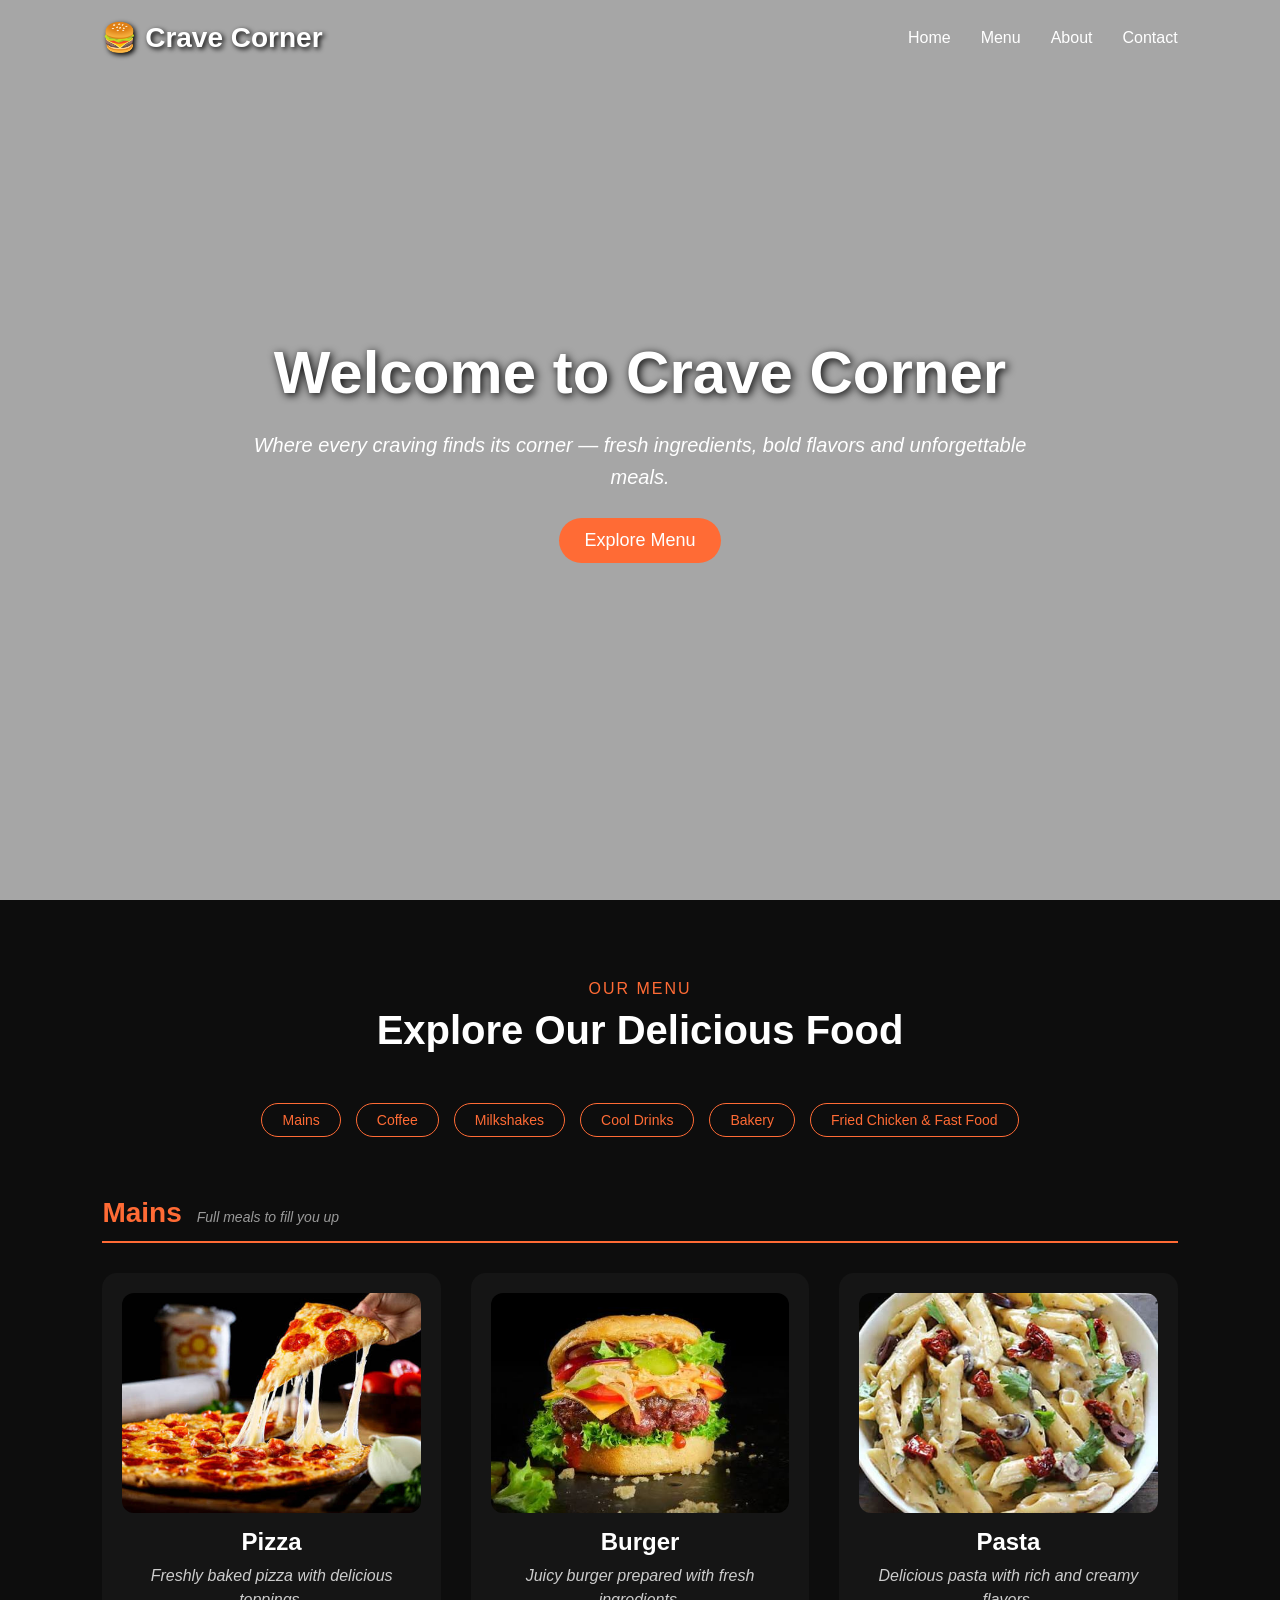
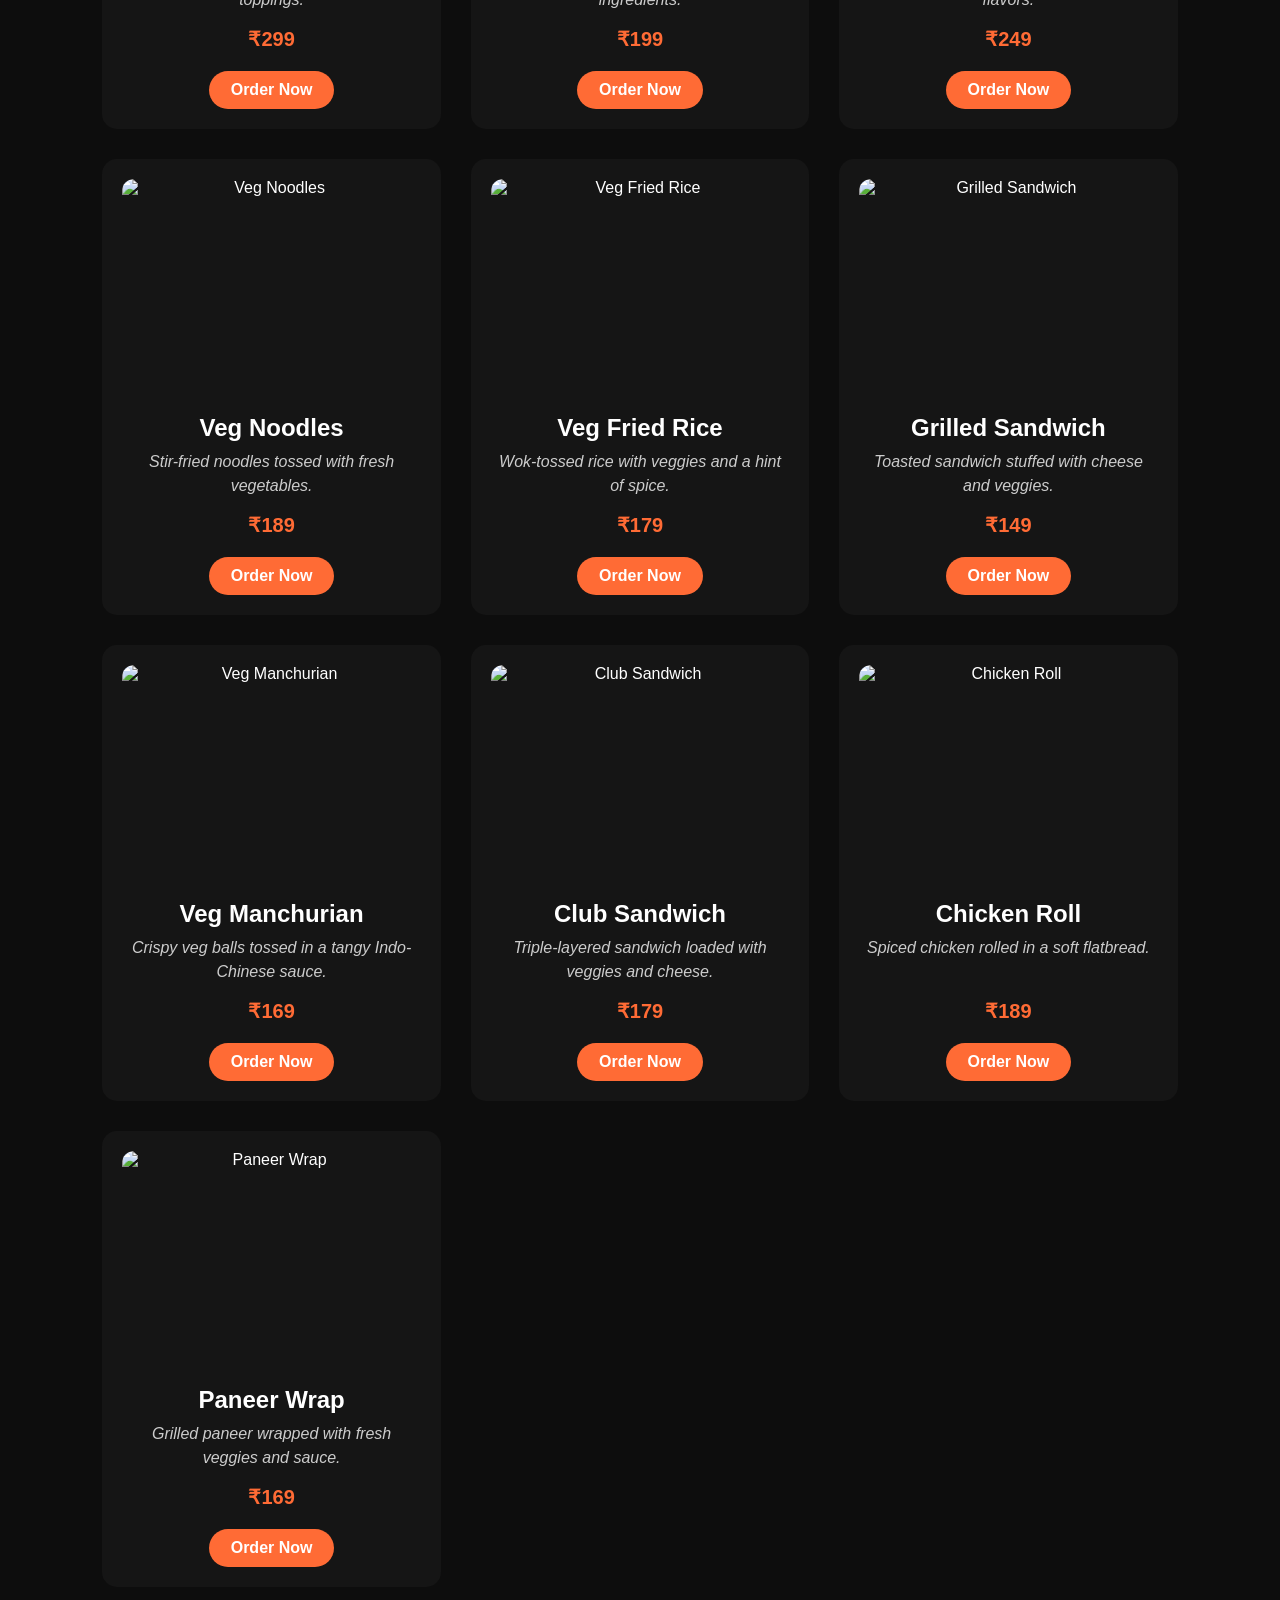
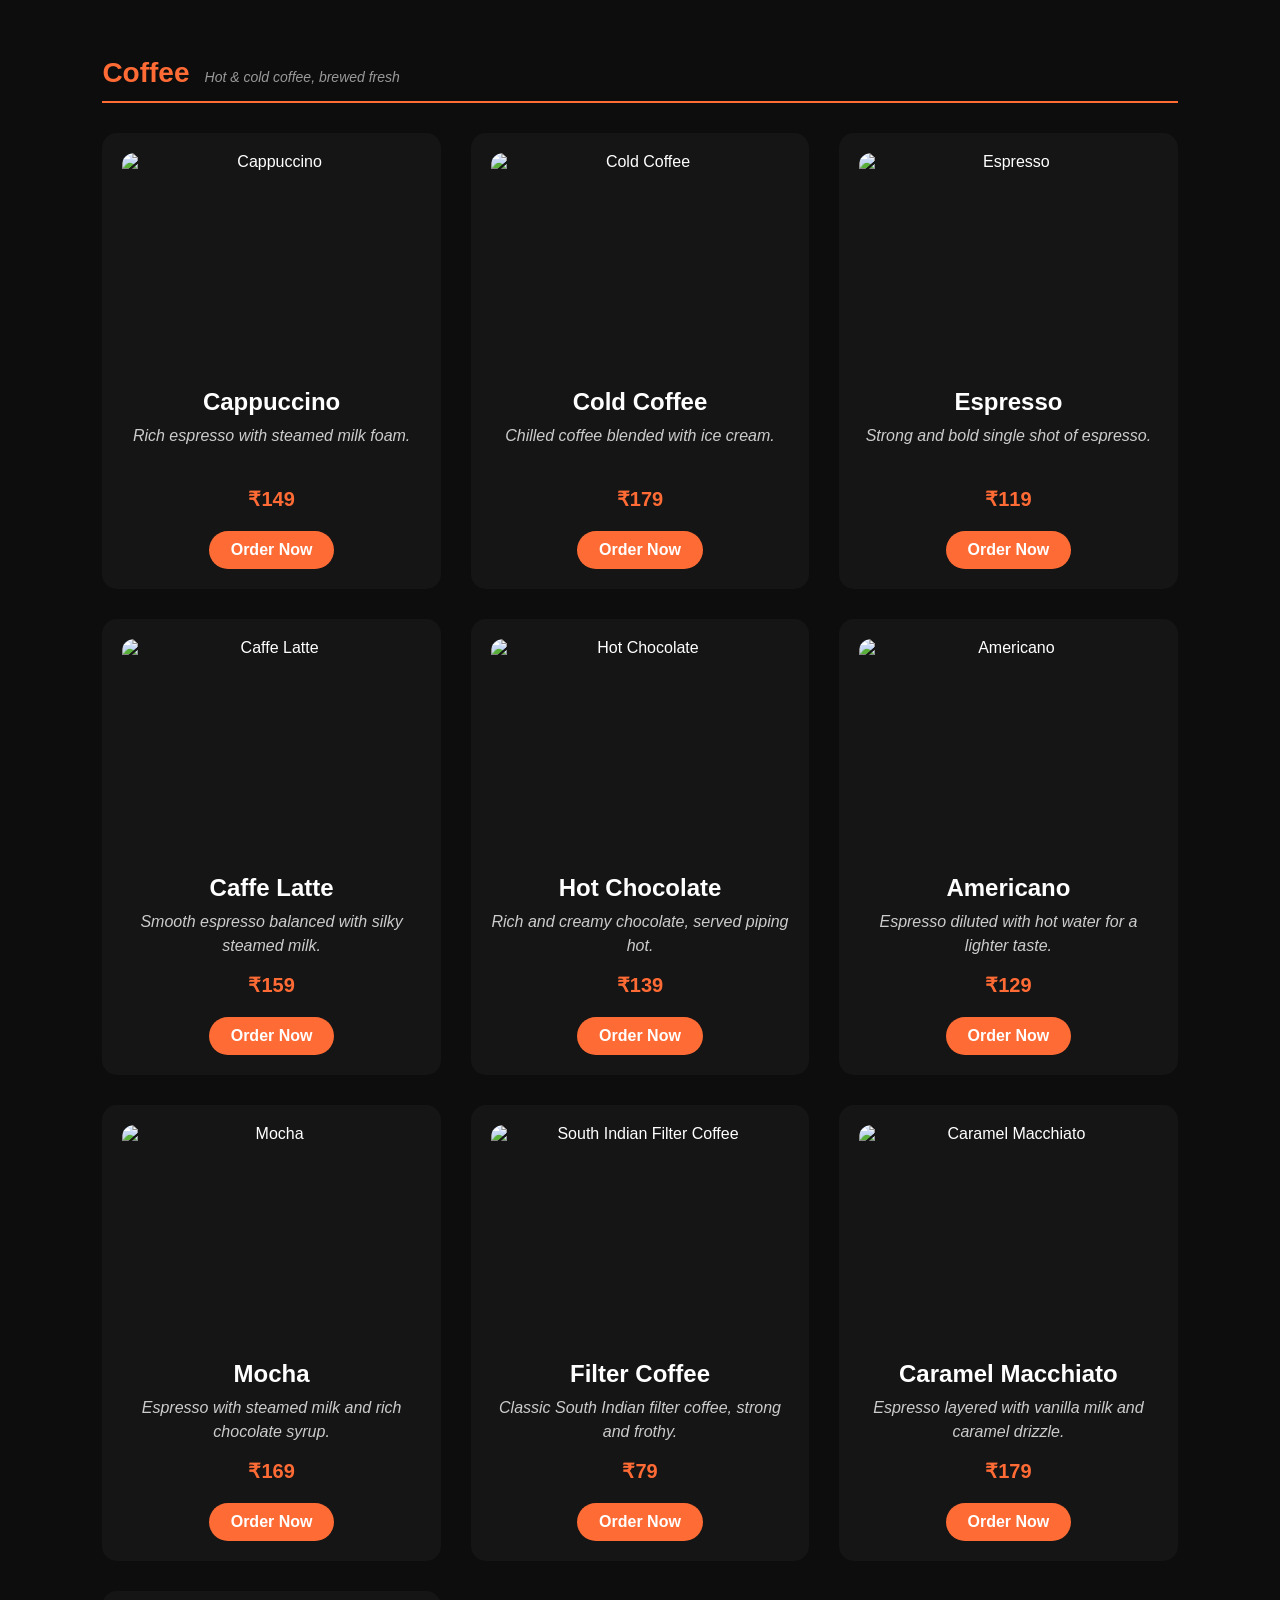
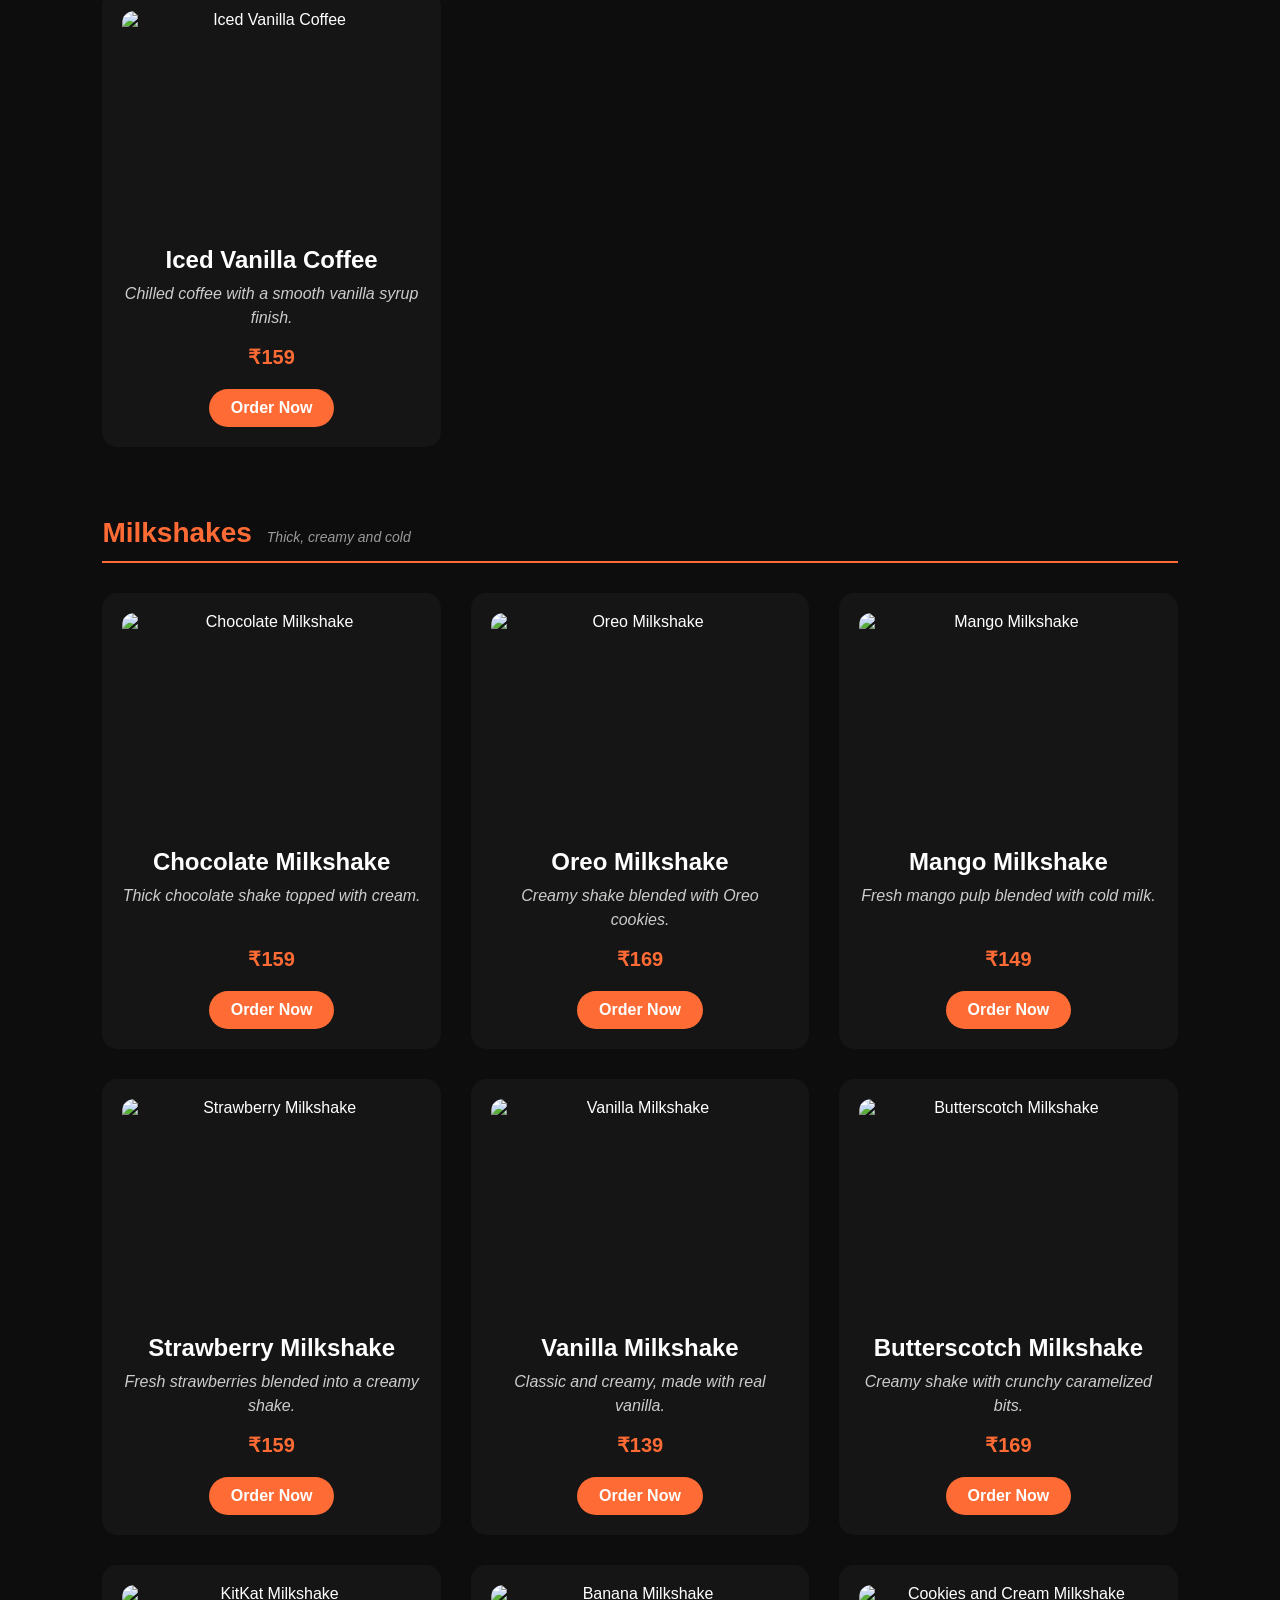
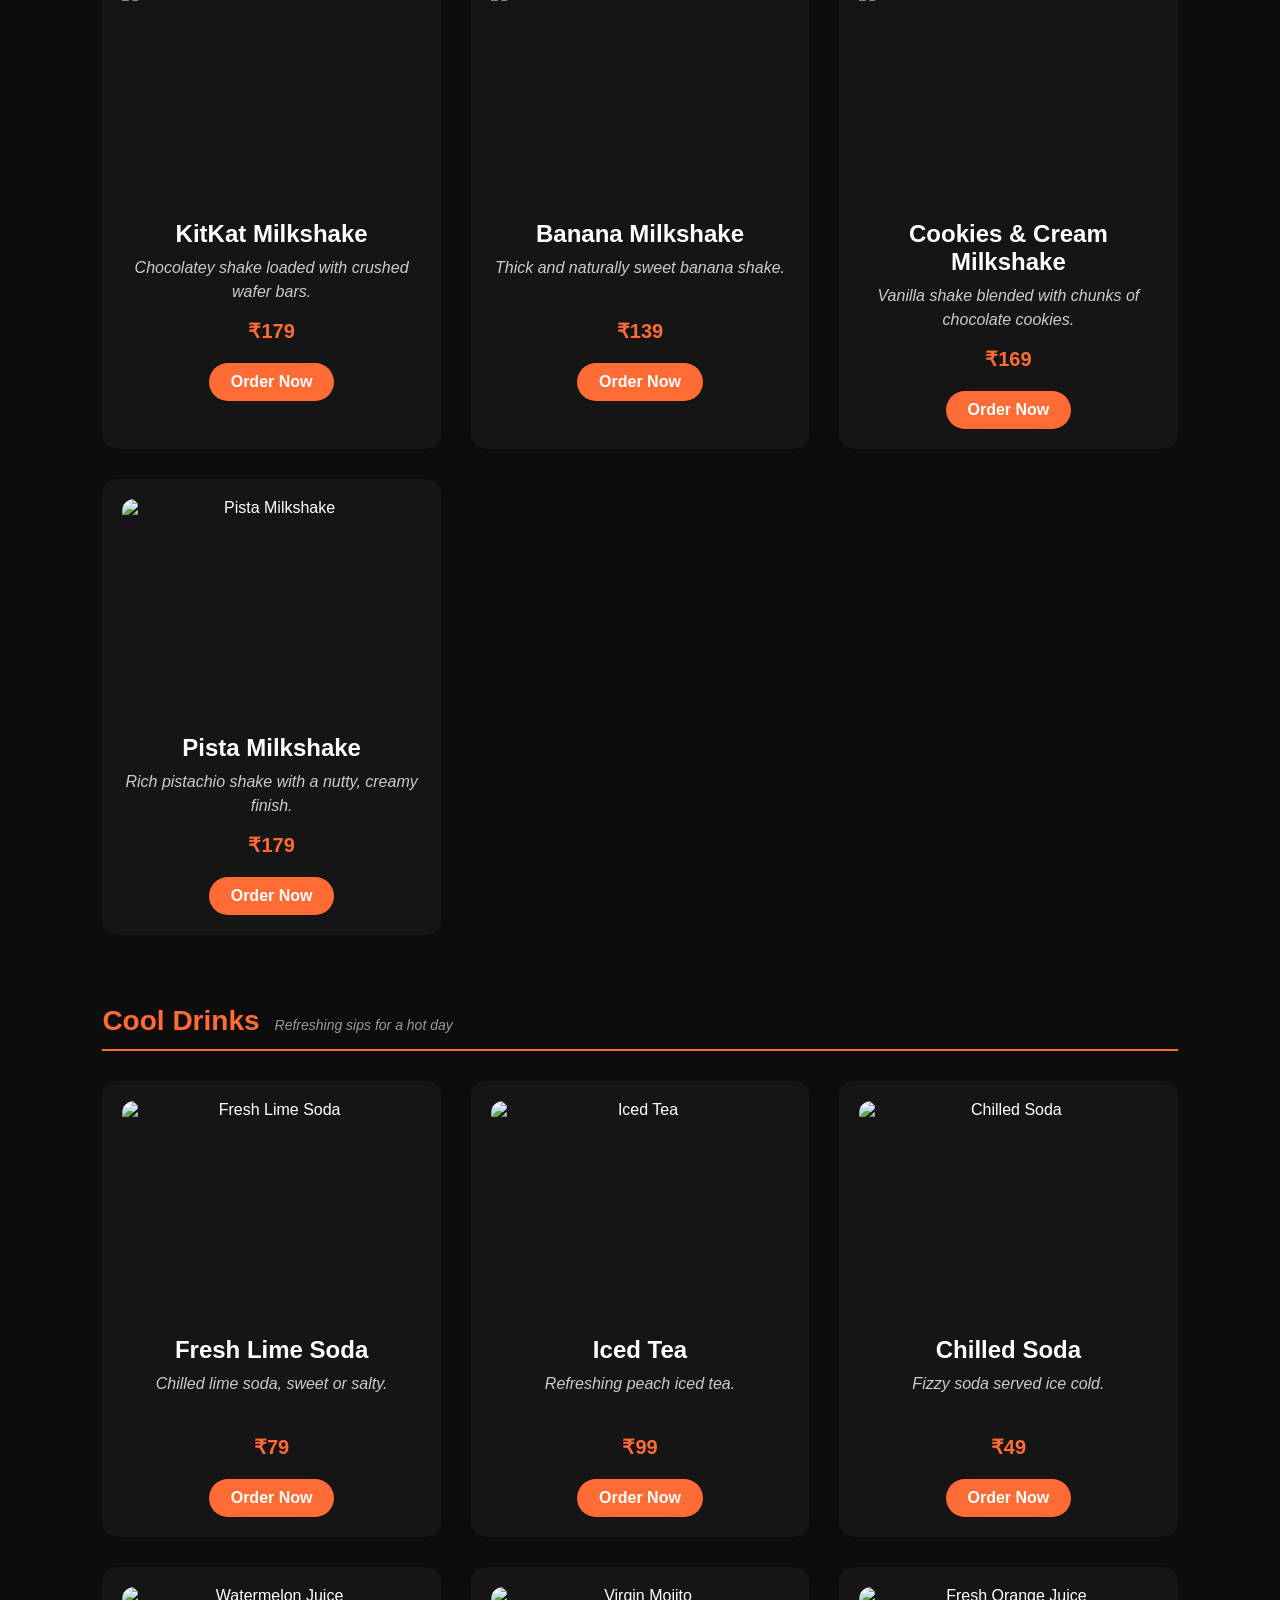
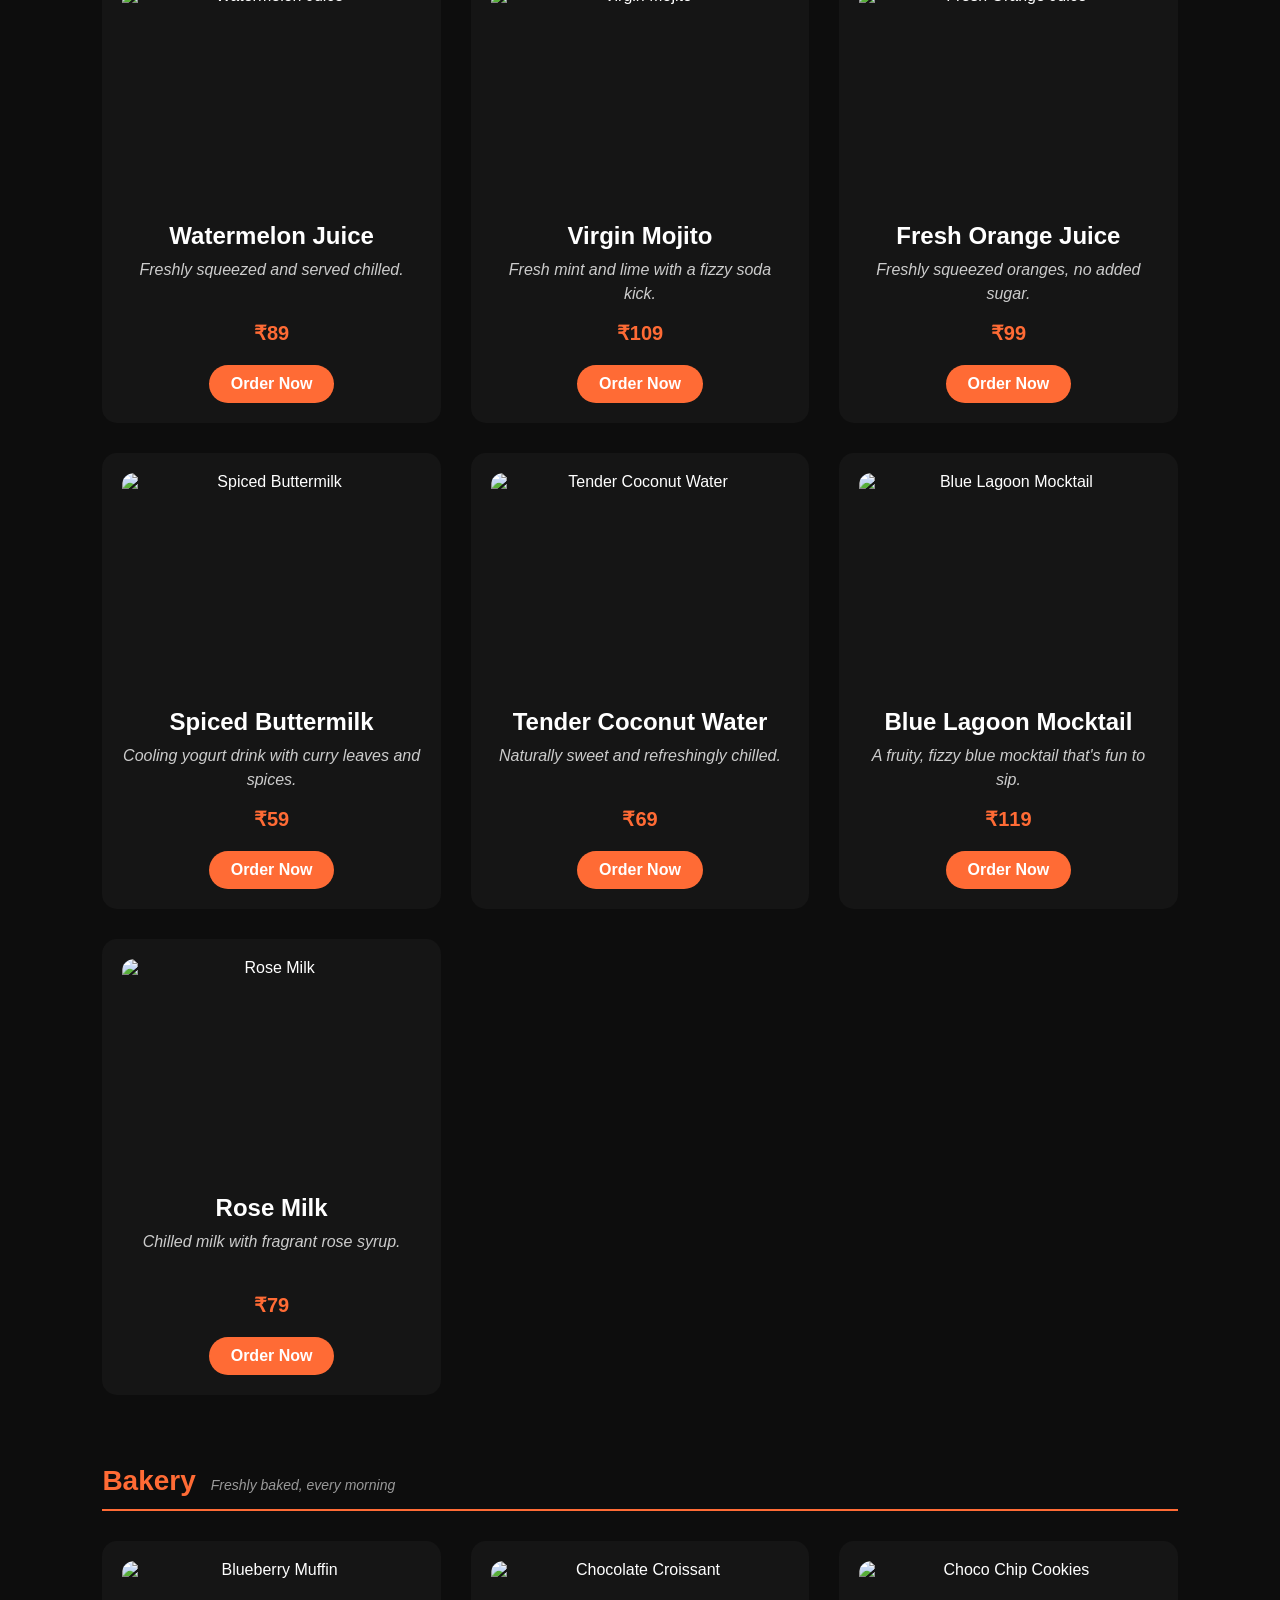
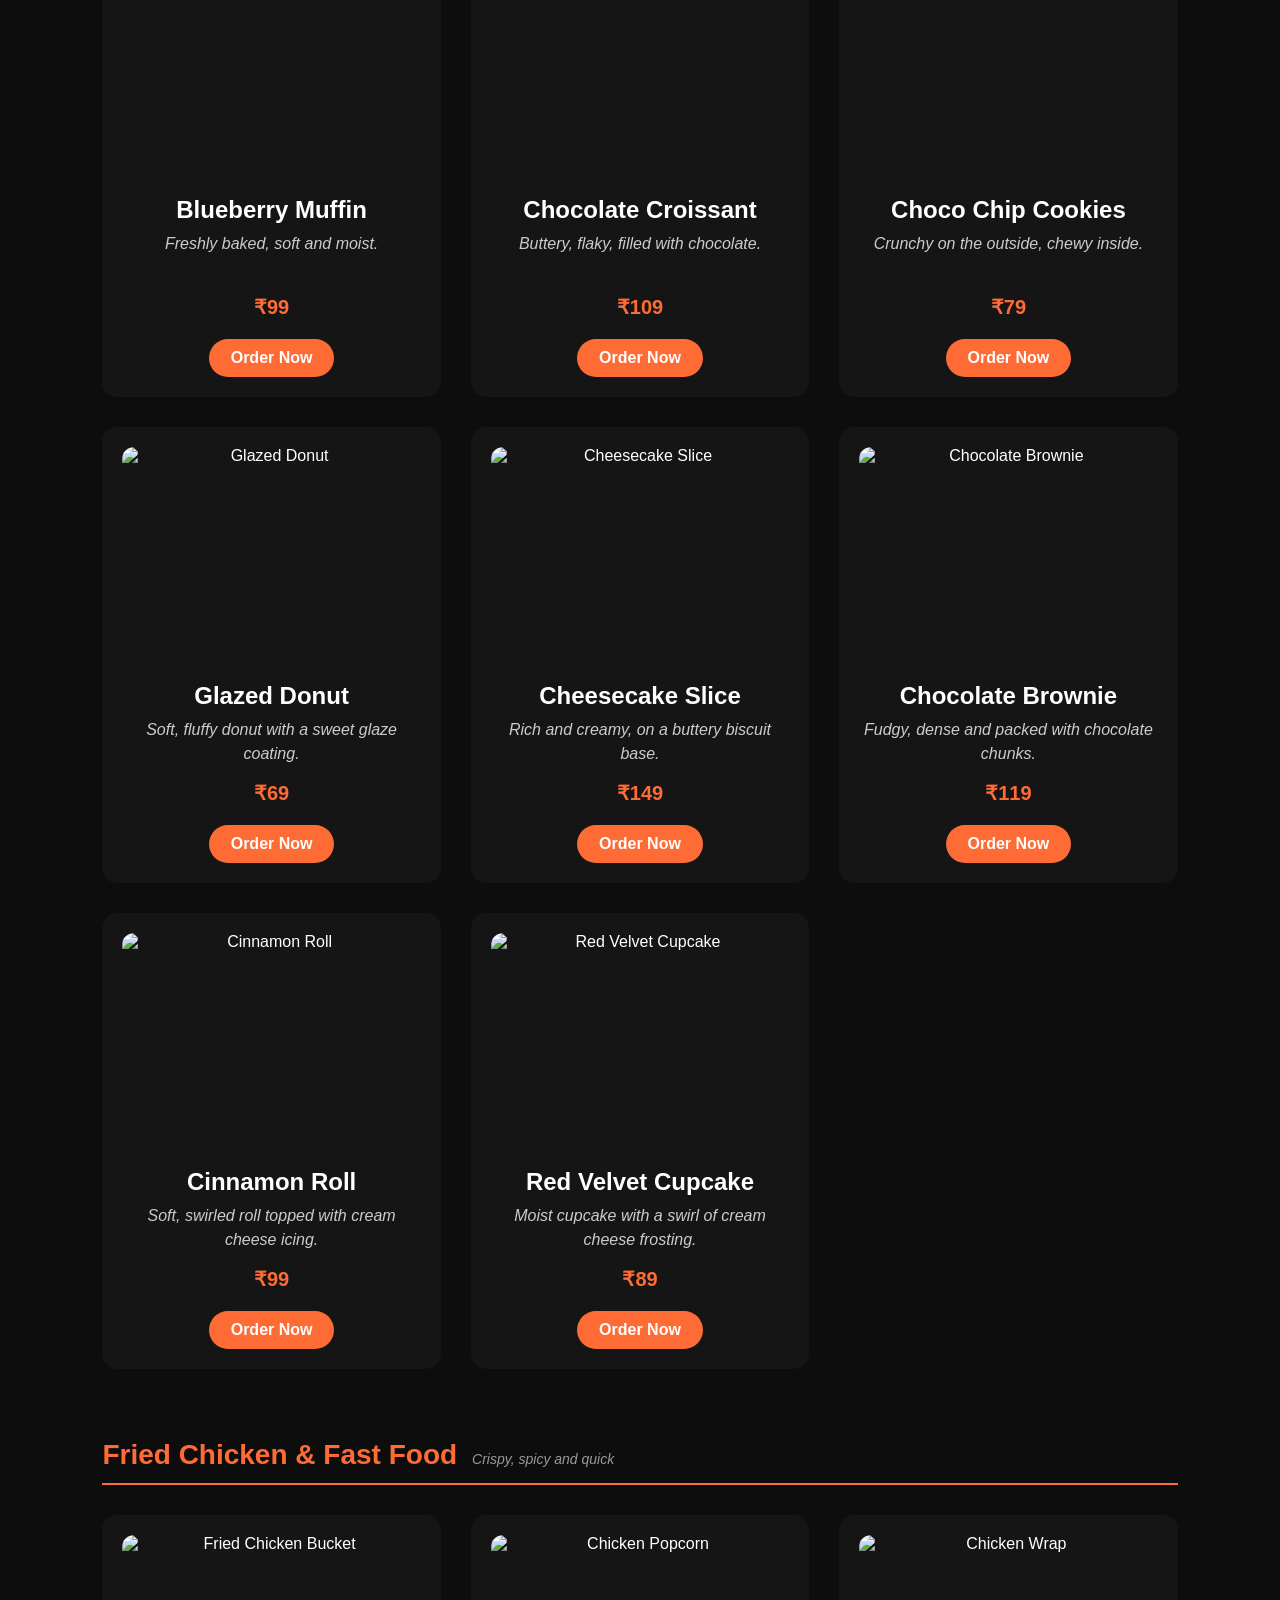
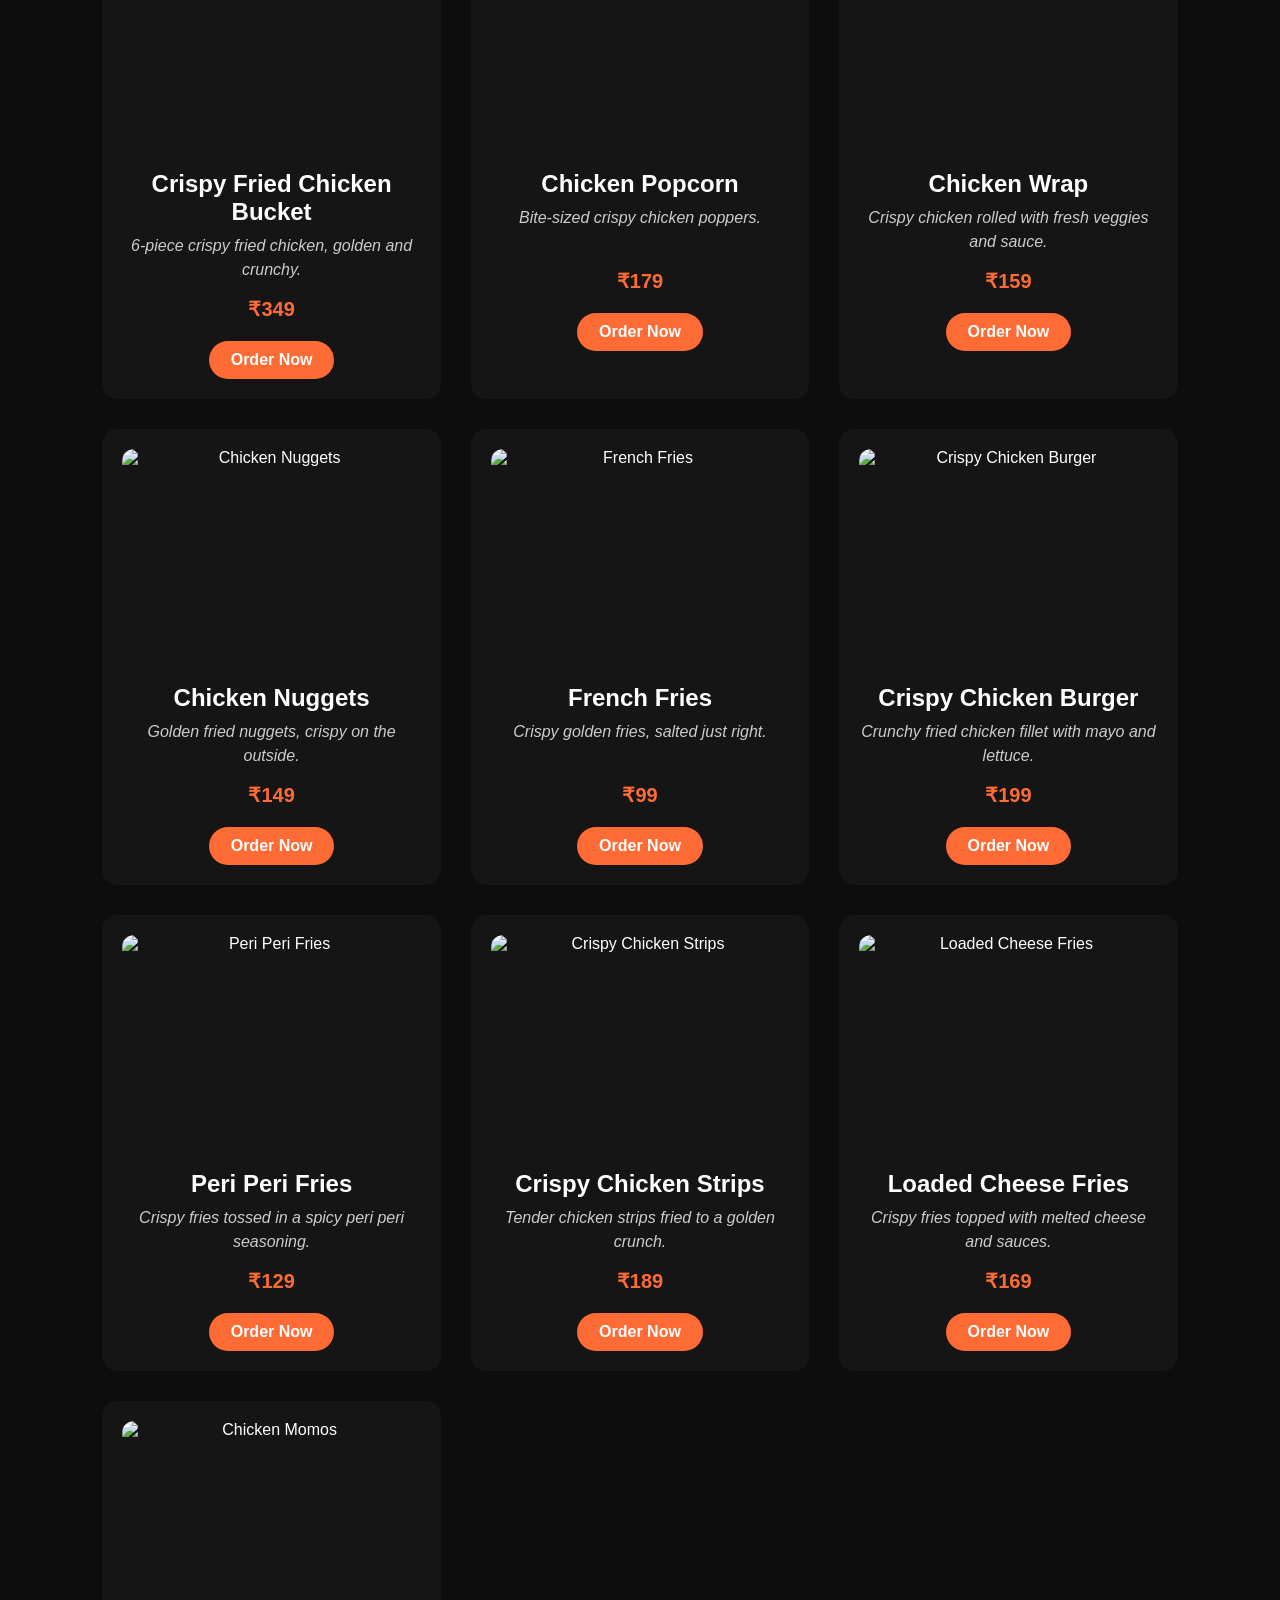
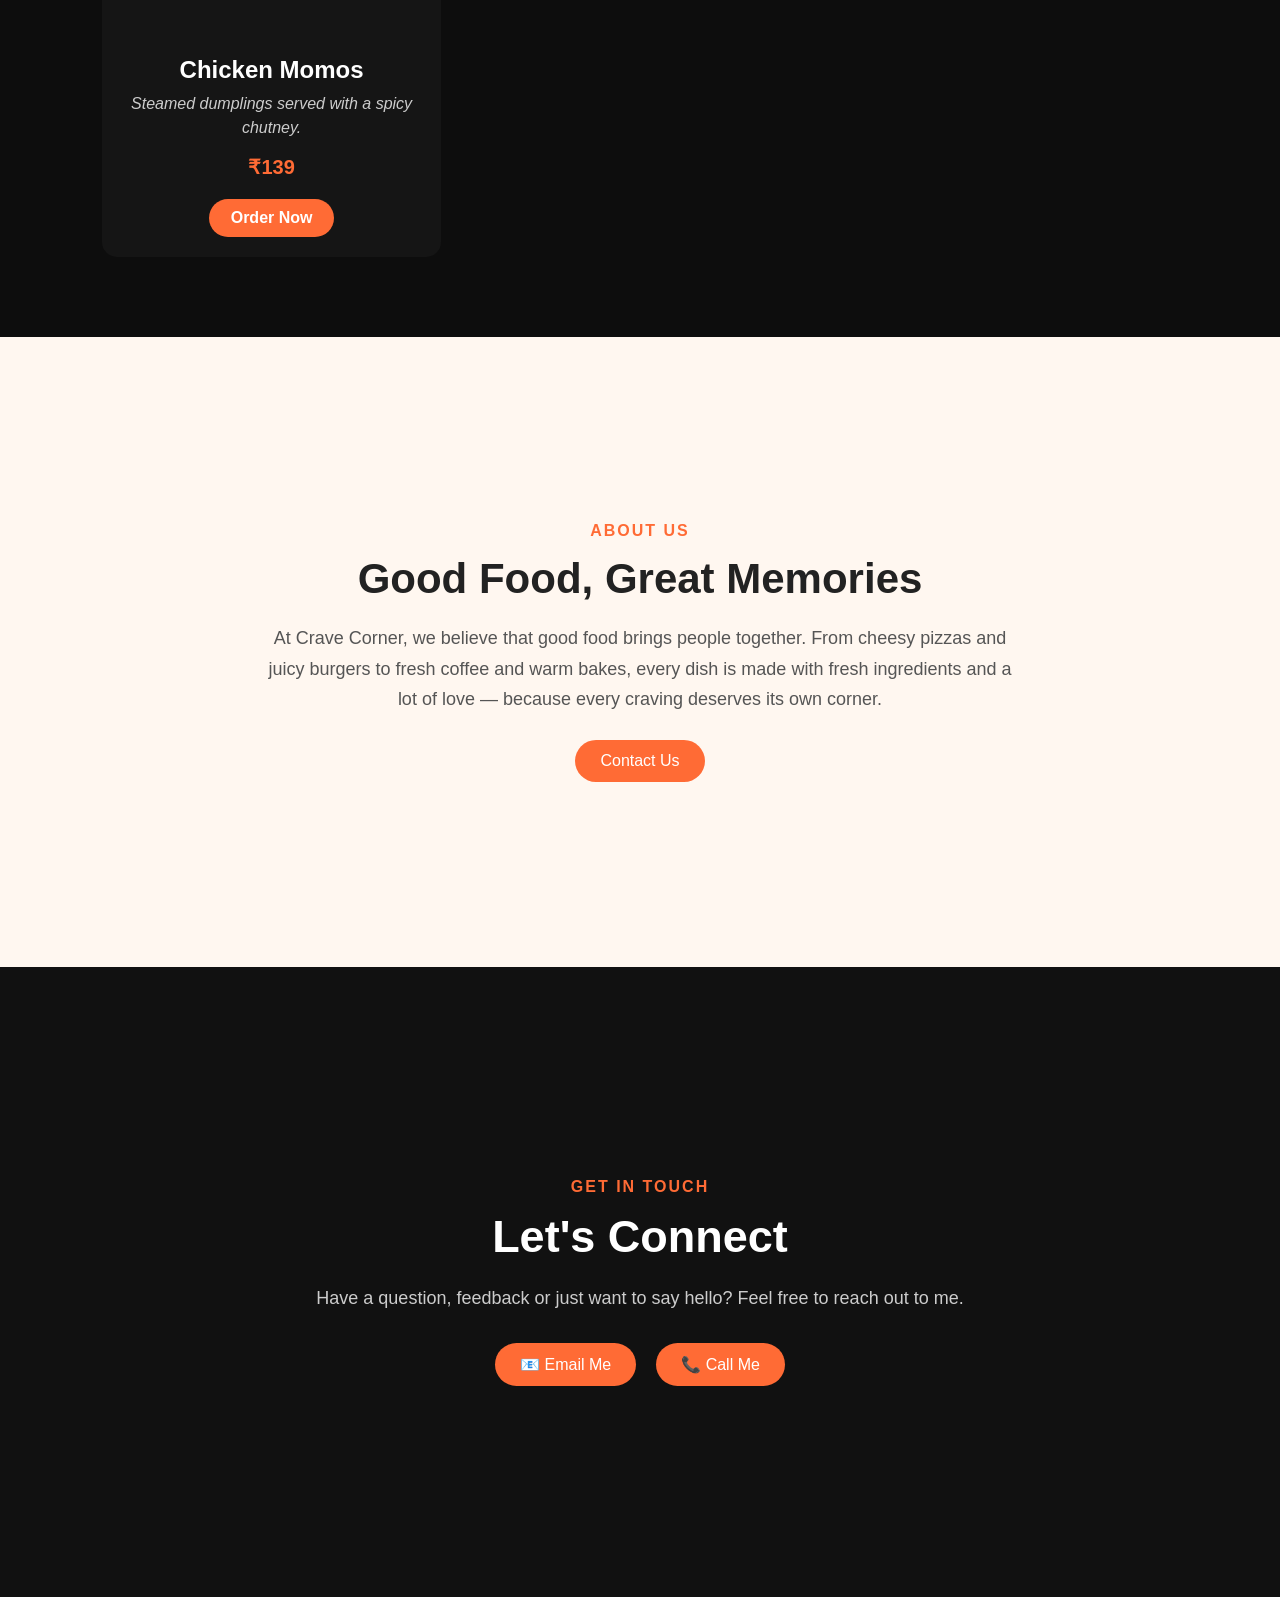
==== commit 759fe5f8: "Update print statement from 'Hello' to 'Goodbye'" ====
--- a/index.html
+++ b/index.html
@@ -6,7 +6,7 @@
 
     <title>Crave Corner</title>
 
-    <link rel="stylesheet" href="foodie.css" />
+    <link rel="stylesheet" href="style.css" />
   </head>
 
   <body>
--- a/style.css
+++ b/style.css
@@ -0,0 +1,760 @@
+/* =========================
+   RESET
+========================= */
+
+* {
+  margin: 0;
+  padding: 0;
+  box-sizing: border-box;
+}
+
+/* =========================
+   HTML & BODY
+========================= */
+
+html {
+  scroll-behavior: smooth;
+}
+
+body {
+  margin: 0;
+  font-family: "Google Sans", Arial, sans-serif;
+}
+
+/* =========================
+   HERO SECTION
+========================= */
+
+.hero {
+  position: relative;
+
+  min-height: 100vh;
+
+  display: flex;
+  justify-content: center;
+  align-items: center;
+
+  text-align: center;
+
+  padding: 20px;
+
+  overflow: hidden;
+}
+
+/* Background Video */
+
+.background-video {
+  position: absolute;
+
+  top: 0;
+  left: 0;
+
+  width: 100%;
+  height: 100%;
+
+  object-fit: cover;
+
+  z-index: 0;
+}
+
+/* Dark overlay over video */
+
+.video-overlay {
+  position: absolute;
+
+  top: 0;
+  left: 0;
+
+  width: 100%;
+  height: 100%;
+
+  background: rgba(0, 0, 0, 0.35);
+
+  z-index: 1;
+}
+
+/* =========================
+   NAVBAR
+========================= */
+
+.navbar {
+  position: absolute;
+
+  top: 0;
+  left: 0;
+
+  width: 100%;
+  height: 75px;
+
+  display: flex;
+
+  align-items: center;
+
+  justify-content: space-between;
+
+  padding: 0 8%;
+
+  z-index: 3;
+}
+
+/* Logo */
+
+.logo {
+  font-size: 28px;
+
+  font-weight: bold;
+
+  color: white;
+
+  text-shadow: 2px 2px 5px black;
+}
+
+/* Navigation */
+
+.navbar ul {
+  display: flex;
+
+  gap: 30px;
+
+  list-style: none;
+}
+
+.navbar a {
+  text-decoration: none;
+
+  color: white;
+
+  font-size: 16px;
+
+  font-weight: 500;
+
+  transition: 0.3s;
+}
+
+.navbar a:hover {
+  color: #ff6b35;
+}
+
+/* =========================
+   HERO TEXT
+========================= */
+
+.hero-text {
+  position: relative;
+
+  z-index: 2;
+
+  max-width: 800px;
+}
+
+.hero-text h1 {
+  font-size: 60px;
+
+  color: white;
+
+  line-height: 1.2;
+
+  text-shadow: 2px 2px 8px black;
+}
+
+.hero-text p {
+  font-style: italic;
+
+  font-weight: 300;
+
+  color: white;
+
+  font-size: 20px;
+
+  line-height: 1.6;
+
+  margin-top: 20px;
+}
+
+/* =========================
+   BUTTONS
+========================= */
+
+.menu-btn,
+.about-btn,
+.order-btn {
+  background: #ff6b35;
+
+  color: white;
+
+  text-decoration: none;
+
+  transition: 0.3s;
+}
+
+.menu-btn {
+  display: inline-block;
+
+  margin-top: 25px;
+
+  padding: 12px 25px;
+
+  border-radius: 25px;
+
+  font-size: 18px;
+}
+
+.menu-btn:hover {
+  background: #ad3509;
+
+  transform: translateY(-3px);
+}
+
+/* =========================
+   MENU SECTION
+========================= */
+
+.menu-section {
+  min-height: 100vh;
+
+  padding: 80px 8%;
+
+  background: #0d0d0d;
+
+  color: white;
+}
+
+/* =========================
+   SECTION TITLE
+========================= */
+
+.section-title {
+  text-align: center;
+
+  margin-bottom: 50px;
+}
+
+.section-title p {
+  color: #ff6b35;
+
+  font-size: 16px;
+
+  letter-spacing: 2px;
+}
+
+.section-title h2 {
+  font-size: 40px;
+
+  margin-top: 10px;
+}
+
+/* =========================
+   CATEGORY TABS
+========================= */
+
+.category-tabs {
+  display: flex;
+
+  flex-wrap: wrap;
+
+  justify-content: center;
+
+  gap: 15px;
+
+  margin-bottom: 60px;
+}
+
+.category-tabs a {
+  padding: 8px 20px;
+
+  border: 1px solid #ff6b35;
+
+  border-radius: 20px;
+
+  color: #ff6b35;
+
+  text-decoration: none;
+
+  font-size: 14px;
+
+  transition: 0.3s;
+}
+
+.category-tabs a:hover {
+  background: #ff6b35;
+
+  color: white;
+}
+
+/* =========================
+   MENU CATEGORY
+========================= */
+
+.menu-category {
+  margin-bottom: 70px;
+
+  scroll-margin-top: 90px;
+}
+
+.menu-category:last-child {
+  margin-bottom: 0;
+}
+
+/* =========================
+   CATEGORY HEADING
+========================= */
+
+.category-heading {
+  display: flex;
+
+  align-items: baseline;
+
+  gap: 15px;
+
+  margin-bottom: 30px;
+
+  border-bottom: 2px solid #ff6b35;
+
+  padding-bottom: 12px;
+}
+
+.category-heading h3 {
+  font-size: 28px;
+
+  color: #ff6b35;
+}
+
+.category-heading span {
+  color: #999;
+
+  font-size: 14px;
+
+  font-style: italic;
+}
+
+/* =========================
+   FOOD GRID
+========================= */
+
+.menu-container {
+  display: grid;
+
+  grid-template-columns: repeat(3, 1fr);
+
+  gap: 30px;
+}
+
+/* =========================
+   FOOD CARD
+========================= */
+
+.food-card {
+  background: #151515;
+
+  padding: 20px;
+
+  border-radius: 15px;
+
+  text-align: center;
+
+  transition: 0.3s;
+
+  overflow: hidden;
+}
+
+.food-card:hover {
+  transform: translateY(-8px);
+
+  box-shadow: 0 10px 25px rgba(0, 0, 0, 0.4);
+}
+
+/* =========================
+   FOOD IMAGES
+========================= */
+
+.food-card img {
+  width: 100%;
+
+  height: 220px;
+
+  object-fit: cover;
+
+  object-position: center;
+
+  display: block;
+
+  border-radius: 12px;
+}
+
+/* =========================
+   FOOD NAME
+========================= */
+
+.food-card h3 {
+  font-size: 24px;
+
+  margin: 15px 0 8px;
+}
+
+/* =========================
+   FOOD DESCRIPTION
+========================= */
+
+.food-card p {
+  color: #ccc;
+
+  font-style: italic;
+
+  line-height: 1.5;
+
+  min-height: 48px;
+}
+
+/* =========================
+   PRICE
+========================= */
+
+.food-card span {
+  display: block;
+
+  margin-top: 15px;
+
+  font-size: 20px;
+
+  font-weight: bold;
+
+  color: #ff6b35;
+}
+
+/* =========================
+   ORDER BUTTON
+========================= */
+
+.order-btn {
+  display: inline-block;
+
+  margin-top: 20px;
+
+  padding: 10px 22px;
+
+  border-radius: 25px;
+
+  font-size: 16px;
+
+  font-weight: bold;
+}
+
+.order-btn:hover {
+  background: #ad3509;
+
+  transform: translateY(-3px);
+}
+
+/* =========================
+   ABOUT SECTION
+========================= */
+
+.about-section {
+  min-height: 70vh;
+
+  padding: 100px 10%;
+
+  display: flex;
+
+  justify-content: center;
+
+  align-items: center;
+
+  background: #fff7f0;
+
+  color: #222;
+}
+
+.about-content {
+  max-width: 750px;
+
+  text-align: center;
+}
+
+.section-subtitle {
+  color: #ff6b35;
+
+  font-size: 16px;
+
+  font-weight: bold;
+
+  letter-spacing: 2px;
+}
+
+.about-content h2 {
+  font-size: 42px;
+
+  margin: 15px 0 20px;
+}
+
+.about-content > p:not(.section-subtitle) {
+  color: #555;
+
+  font-size: 18px;
+
+  line-height: 1.7;
+}
+
+/* About Button */
+
+.about-btn {
+  display: inline-block;
+
+  margin-top: 25px;
+
+  padding: 12px 25px;
+
+  border-radius: 25px;
+}
+
+.about-btn:hover {
+  background: #ad3509;
+
+  transform: translateY(-3px);
+}
+
+/* =========================
+   CONTACT SECTION
+========================= */
+
+.contact-section {
+  min-height: 70vh;
+
+  padding: 100px 10%;
+
+  display: flex;
+
+  justify-content: center;
+
+  align-items: center;
+
+  background: #111;
+
+  color: white;
+
+  text-align: center;
+}
+
+.contact-content {
+  max-width: 700px;
+}
+
+.contact-content h2 {
+  font-size: 45px;
+
+  margin: 15px 0 20px;
+}
+
+.contact-content > p:not(.section-subtitle) {
+  color: #ccc;
+
+  font-size: 18px;
+
+  line-height: 1.7;
+}
+
+/* =========================
+   CONTACT LINKS
+========================= */
+
+.contact-links {
+  display: flex;
+
+  justify-content: center;
+
+  gap: 20px;
+
+  margin-top: 30px;
+}
+
+.contact-links a {
+  padding: 12px 25px;
+
+  background: #ff6b35;
+
+  color: white;
+
+  text-decoration: none;
+
+  border-radius: 25px;
+
+  transition: 0.3s;
+}
+
+.contact-links a:hover {
+  background: #ad3509;
+
+  transform: translateY(-3px);
+}
+
+/* =========================
+   TABLET
+========================= */
+
+@media (max-width: 1000px) {
+  .menu-container {
+    grid-template-columns: repeat(2, 1fr);
+  }
+
+  .hero-text h1 {
+    font-size: 50px;
+  }
+}
+
+/* =========================
+   MOBILE
+========================= */
+
+@media (max-width: 768px) {
+  /* Navbar */
+
+  .navbar {
+    height: auto;
+
+    padding: 20px 5%;
+
+    flex-direction: column;
+
+    gap: 15px;
+  }
+
+  .logo {
+    font-size: 24px;
+  }
+
+  .navbar ul {
+    gap: 12px;
+
+    flex-wrap: wrap;
+
+    justify-content: center;
+  }
+
+  .navbar a {
+    font-size: 14px;
+  }
+
+  /* Hero */
+
+  .hero {
+    min-height: 100vh;
+  }
+
+  .hero-text {
+    margin-top: 80px;
+  }
+
+  .hero-text h1 {
+    font-size: 40px;
+  }
+
+  .hero-text p {
+    font-size: 17px;
+  }
+
+  /* Menu */
+
+  .menu-section {
+    padding: 60px 5%;
+  }
+
+  .section-title h2 {
+    font-size: 32px;
+  }
+
+  .menu-container {
+    grid-template-columns: 1fr;
+  }
+
+  /* Category heading */
+
+  .category-heading {
+    flex-direction: column;
+
+    gap: 4px;
+  }
+
+  .category-heading h3 {
+    font-size: 25px;
+  }
+
+  /* Images */
+
+  .food-card img {
+    height: 230px;
+  }
+
+  /* About */
+
+  .about-section {
+    padding: 80px 7%;
+  }
+
+  .about-content h2 {
+    font-size: 34px;
+  }
+
+  /* Contact */
+
+  .contact-section {
+    padding: 80px 7%;
+  }
+
+  .contact-content h2 {
+    font-size: 36px;
+  }
+
+  .contact-links {
+    flex-direction: column;
+
+    align-items: center;
+  }
+
+  .contact-links a {
+    width: 200px;
+  }
+}
+
+/* =========================
+   SMALL MOBILE
+========================= */
+
+@media (max-width: 480px) {
+  .hero-text h1 {
+    font-size: 32px;
+  }
+
+  .hero-text p {
+    font-size: 15px;
+  }
+
+  .section-title h2 {
+    font-size: 28px;
+  }
+
+  .category-tabs {
+    gap: 10px;
+  }
+
+  .category-tabs a {
+    padding: 7px 14px;
+
+    font-size: 13px;
+  }
+
+  .food-card {
+    padding: 15px;
+  }
+
+  .food-card img {
+    height: 200px;
+  }
+
+  .food-card h3 {
+    font-size: 21px;
+  }
+
+  .food-card p {
+    font-size: 14px;
+  }
+}
